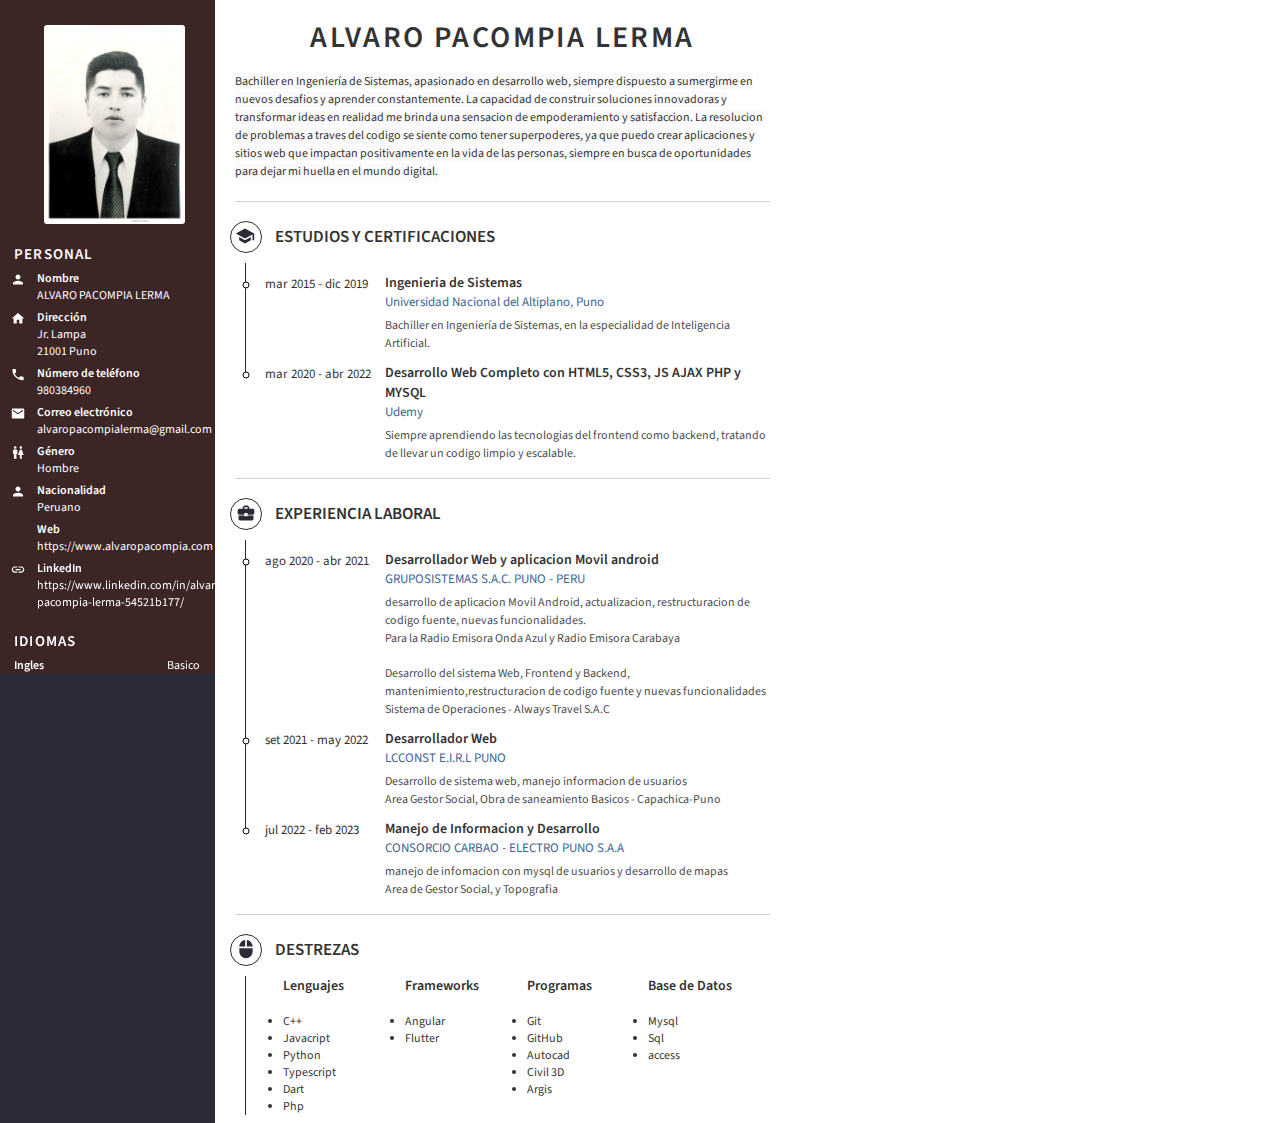
==== index (4).html @ d9d2781a "curriculum vitae" ====
<!DOCTYPE html>
<html lang="es">
    <head>
    <meta charset="UTF-8">
    <meta http-equiv="X-UA-Compatible" content="IE=edge">
    <meta name="viewport" content="width=device-width, initial-scale=1.0">
    <title>cv-Alvaro PL</title>
    <meta http-equiv="Content-Type" content="text/html; charset=utf-8">
    <meta name="format-detection" content="telephone=no">
    <meta http-equiv="Cache-Control" content="no-cache">
    <meta http-equiv="Pragma" content="no-cache">
    <meta http-equiv="Expires" content="0">


    <!-- fonts -->
    <link href="https://fonts.googleapis.com/css?family=Source+Sans+Pro:400,600,700" rel="stylesheet">
    <!-- ./fonts -->


    <!-- css -->
    <style type="text/css">
        * {
            -webkit-font-smoothing: antialiased;
            -moz-osx-font-smoothing: grayscale;
            box-sizing: border-box;
        }

        html {
            height: 100%;
        }

        body {
            width: 21cm;
            height: 100%;
            min-height: 29.7cm;
            position: relative;
            margin: 0;
            padding: 0 0;
            color: #333333;
            line-height: 22px;
            font: 12px "Source Sans Pro", Arial;
            font-style: normal;
        }

        h1 {
            letter-spacing: 0.08em;
            text-transform: uppercase;            
            font-style: normal;
            font-size: 30px;
            margin: 0;
            padding: 16px 0 24px 0;
            font-weight: 600;
        }
        h1 span {
            position: relative;
            font-style: normal;
            display: inline;
            margin-right: 3px;
            padding: 0;
        }

        h2 {
            text-transform: uppercase;            
            font-size: 17px;
            font-weight: 600;
            margin: 0;
            padding: 0;
        }

        h3 {
            font-size: 14px;
            font-weight: 600;
            margin: 0;
            padding: 0;
        }

        p {
            color: #4c4c4c;
            line-height: 18px;
            font-weight: 400;
            margin: 0;
            padding: 0;
        }

        hr {
            border: none;
            height: 1px;
            width: 100%;
            padding: 0;
            margin: 0;
            background: #d2d2d2;
        }

        .sections {
            left: 235px;
            position: relative;
            width: 535px;
        }

        .section {
            position: relative;
            width: 100%;
            padding: 0;
        }
        .section p {
            display: block;
            font-style: normal;
        }
        .section:last-child {
            border: none;
        }
        .section.section--summary {
            top: -10px;
            margin-bottom: 10px;
        }

        .section--title {
            display: inline-block;
            position: relative;
            width: 100%;
            z-index: 99;
            margin: 0 0 0 0;
            font-weight: 600;
            background: #fff;
            padding: 19px 0 10px 10px;
            border-top: 1px solid #d2d2d2;
            page-break-inside: avoid;
        }
        .section--title span {
            display: inline-block;
            margin-right: 2px;
        }

        .section--title-icon {
            position: relative;
            top: 0px;
            display: inline-block;
            height: 32px;
            width: 32px;
            margin-left: -15px;
            margin-right: 10px;
            border-radius: 50%;
            border: 1px solid #2b2b38;
        }
        .section--title-icon svg {
            position: relative;
            top: 3px;
            left: 4px;
            height: 20px;
            width: 20px;
            fill: #2b2b38;
        }
        .section--title-icon.education svg {
            top: 4px;
            left: 4px;
        }
        .section--title-icon.course svg {
            top: 5px;
            left: 5px;
        }
        .section--title-icon.work svg {
            top: 4px;
            left: 5px;
        }
        .section--title-icon.internships svg {
            top: 4px;
            left: 5px;
        }
        .section--title-icon.certificate svg {
            top: 4px;
            left: 5px;
        }
        .section--title-icon.single-textarea svg {
            top: 4px;
            left: 5px;
        }
        .section--title-icon.extra-curricular svg {
            top: 4px;
            left: 5px;
        }
        .section--title-icon.characteristic svg {
            top: 4px;
            left: 5px;
        }
        .section--title-icon.skill svg {
            top: 4px;
            left: 5px;
        }
        .section--title-icon.hobby svg {
            top: 5px;
            left: 5px;
        }
        .section--title-icon.language svg {
            top: 5px;
            left: 5px;
        }
        .section--title-icon.reference svg {
            top: 5px;
            left: 5px;
        }

        .section--time-line-overlay {
            position: absolute;
            top: 0;
            left: 10px;
            height: 100%;
            width: 1px;
            background: #2b2b38;
        }

        .section--time-line {
            position: absolute;
            top: 0;
            left: 0;
            height: 100%;
            width: 1px;
            background: #2b2b38;
        }

        .section--time-line-hide-overlay {
            display: none;
            position: absolute;
            left: -5px;
            top: 25px;
            width: 10px;
            height: 100%;
            background: #fff;
            z-index: 9;
        }

        .section.references .section--time-line-dot {
            top: 15px;
        }
        .section.references .section--date {
            top: 10px;
        }
        .section.references .section--time-line-hide-overlay {
            height: 95%;
        }

        .section--item:last-child {
            background: #fff;
            padding-bottom: 15px;
        }
        .section--item:last-child .section--time-line {
            height: 30px;
        }
        .section--item:last-child .section--time-line-hide-overlay {
            display: inline;
        }

        .section:last-child .section--item:last-child {
            padding-bottom: 0;
        }
        /*.section:last-child .section--item:last-child .section--heading-group {
            padding-bottom: 0;
        }*/

        .section--time-line-dot {
            position: absolute;
            left: -3px;
            top: 18px;
            height: 12px;
            width: 10px;
            z-index: 999;
            /* fill: red; */
            /* height: 9px;
            width: 9px; */
            /* border-radius: 50%; */
            /* background: #fff; */
            /* border: 1px solid #2b2b38; */
            /* border: 0.1em solid #2b2b38; */
        }

        .section--heading-group {
            display: block;
            margin: 0;
            padding: 0 0 6px 0;
            page-break-inside: avoid !important;
        }

        .section--list {
            display: block;
            list-style: none;
            padding: 0 0 0 10px;
            margin: 0;
        }
        .section--list.skills {
            margin-bottom: 20px;
        }
        .section--list.no-indent .section--item {
            padding-left: 20px;
        }

        .section--item {
            display: block;
            position: relative;
            list-style: none;
            padding: 0 0 0 140px;            margin: 0;
        }
        .section--item.skills {
            display: inline-block;
            padding-top: 5px;
            padding-bottom: 0px;
            width: 100%;
            margin: 0;
            padding-left: 25px;
            border-left: 1px solid #2b2b38;
        }
        .section--item.skills h3 {
            font-size: 13px;
        }
        .section--item.skills:last-child {
            padding-bottom: 0;
        }

        .skills--label {
            display: inline-block;
            width: 175px;
            margin: 0 0 0 -5px;
        }

        .skills--stars {
            display: inline-block;
            position: relative;
            top: 4px;
        }
        .skills--stars svg {
            fill: #b1b1b1;
        }
        .skills--stars svg.active {
            fill: #2b2b38;
        }

        .section--date {
            position: absolute;
            left: 20px;
            top: 12px;
         width: 120px;            font-size: 13px;
            padding: 0;
            margin: 0;
        }

        .section--heading {
            display: block;
            padding: 10px 0 0 0;
            margin: 0;
        }

        .section--sub-heading {
            display: block;
            padding: 0;
            margin: 0;
            color: #a43d46;
            font-size: 13px;
        }

        .section--content {
            display: block;
            padding: 0;
            margin: 0;
        }
        .section--content p {
            display: block;
        }
        .section--content ul, .section--content ol {
            page-break-inside: auto;
            white-space: normal;
            font-weight: 400;
            list-style-position: outside;
            color: #4c4c4c;
            margin: 0;
            padding: 0 0 0 16px;
        }
        .section--content ul li, .section--content ol li {
            line-height: 18px;
        }
        .section--content ul li {
            list-style-type: disc;
        }
        .section--content ol {
            padding-left: 14px;
        }

        .section--content-single-textarea {
            padding-bottom: 10px;
        }

        .sidebar--bg {
            position: fixed;
            top: 0;
            left: 0;
            width: 215px;
            background: #2b2b38;
            height: 1200px;
            overflow-x: hidden;
            overflow-y: hidden;
        }

        .sidebar {
            left: 0;
            position: fixed;
            z-index: 1;
            color: #fff;
            padding: 25px 0 0 14px;
            width: 215px;
            height: auto;
        }

        .sidebar--data {
            display: block;
        }

        .sidebar--title {
            display: inline-block;
            font-size: 15px;
            font-style: normal;
            position: relative;
            width: 88%;
            padding: 20px 0 5px 0;
            margin: 0 0 0 0;
            page-break-inside: avoid;
            letter-spacing: 0.08em;
                    }
        .sidebar--title span {
            display: inline-block;
            width: 100%;
            margin: 0;
            padding: 0;
            font-weight: 600;
            font-style: normal;
            padding-right: 2px;
            z-index: 1;
            /* background: #607d8b; */
        }
        .sidebar--title span:last-child {
            padding-right: 10px;
        }
        .sidebar--title hr {
            position: absolute;
            left: 0;
            bottom: 18px;
            border: none;
            height: 1px;
            width: calc(100% - 10px);
            background: #fff;
        }

        .sidebar--title svg {
            position: relative;
            top: 4px;
            margin-right: 4px;
        }

        .sidebar--label {
            font-weight: 600;
        }

        .sidebar--list {
            display: block;
            list-style: none;
            margin: 0;
            padding: 0;
        }

        .sidebar--item {
            display: block;
            list-style: none;
            position: relative;
            font-size: 12px;
            margin: 0;
            padding: 0 5px 5px 0;
        }
        .sidebar--item.sidebar--item-personal {
            padding: 0 5px 5px 23px;
        }
        .sidebar--item.sidebar--item-interest {
            padding-left: 12px;
            padding-bottom: 0;
        }
        .sidebar--item:last-child {
            padding-bottom: 0;
        }

        .sidebar--icon-square {
            display: inline-block;
            height: 5px;
            width: 5px;
            position: absolute;
            top: 9px;
            margin: 0 5px 0 0;
            background: #fff;
            left: 0;
        }

        .sidebar--item-icon {
            top: 2px;
            left: -8px;
            position: absolute;
            fill: #fff;
            height: 15px;
        }

        .sidebar--item-text {
            line-height: 21px;
        }

        .sidebar--item-align-right {
            float: right;
            margin-right: 10px;
        }

        /*** START --- UPDATE COLOR ***/
        .c--434a54 .sidebar--bg,
        .c--434a54 .sidebar--title span {
            background: #434a54 !important;
        }

        .c--434a54 .section--sub-heading {
            color: #757575;
        }

        .c--434a54 .skills--stars svg {
            fill: #434a54 !important;
        }

        .c--434a54 .skills--stars svg:not(.active) {
            fill: #b4b7bb !important;
        }

        .c--da4453 .sidebar--bg,
        .c--da4453 .sidebar--title span {
            background: #da4453 !important;
        }

        .c--da4453 .section--sub-heading {
            color: #a43d46;
        }

        .c--da4453 .skills--stars svg {
            fill: #da4453 !important;
        }

        .c--da4453 .skills--stars svg:not(.active) {
            fill: #f0b4ba !important;
        }

        .c--3f6592 .sidebar--bg,
        .c--3f6592 .sidebar--title span {
            /* background: #3f6592 !important; */
        }

        .c--3f6592 .section--sub-heading {
            color: #3f6592;
        }

        .c--3f6592 .skills--stars svg {
            fill: #3f6592 !important;
        }

        .c--3f6592 .skills--stars svg:not(.active) {
            fill: #b2c2d4 !important;
        }

        .c--f1b230 .sidebar--bg,
        .c--f1b230 .sidebar--title span {
            background: #f1b230 !important;
        }

        .c--f1b230 .section--sub-heading {
            color: #986c14;
        }

        .c--f1b230 .skills--stars svg {
            fill: #f1b230 !important;
        }

        .c--f1b230 .skills--stars svg:not(.active) {
            fill: #f9e0b0 !important;
        }

        .c--37bc9b .sidebar--bg,
        .c--37bc9b .sidebar--title span {
            background: #37bc9b !important;
        }

        .c--37bc9b .section--sub-heading {
            color: #187d64;
        }

        .c--37bc9b .skills--stars svg {
            fill: #37bc9b !important;
        }

        .c--37bc9b .skills--stars svg:not(.active) {
            fill: #b0e4d7 !important;
        }
        /*** END --- UPDATE COLOR ***/

        html[lang=tr] body {
            font-family: "Helvetica";
        }
        html[lang=tr] .section--date {
            font-size: 12px;
            width: 130px;
        }
        html[lang=tr] .sidebar--item {
            line-height: 18px;
        }
        .foto{
            width: 100%;
            height: 100%;
            display: flex;
            justify-content: center;
            align-items: center;
          /* margin-right: 10px; */
        }
        img{
            width: 70%;
            /* height: 80%; */
            border-radius:3px ;
        }

        /*strong { white-space: nowrap; }*/

</style>

</head>
<body class="c--3f6592" style="overflow-x: hidden !important;">

<div class="sidebar--bg"></div>

<aside class="sidebar" style="background-color: #3b2525;">

    <div class="foto">
        <img src="foto.jpg" alt="foto-cv">
    </div>

    <div class="sidebar--data" >
        <h2 class="sidebar--title"  >
            <span >Personal</span>

        </h2>

        <ul class="sidebar--list">
            <li class="sidebar--item sidebar--item-personal">
                <svg class="sidebar--item-icon" fill="#000000" height="24" viewBox="0 0 24 24" width="24" xmlns="http://www.w3.org/2000/svg">
                    <path d="M12 12c2.21 0 4-1.79 4-4s-1.79-4-4-4-4 1.79-4 4 1.79 4 4 4zm0 2c-2.67 0-8 1.34-8 4v2h16v-2c0-2.66-5.33-4-8-4z"></path>
                    <path d="M0 0h24v24H0z" fill="none"></path>
                </svg>
                <span class="sidebar--label">Nombre</span><br>
                                    ALVARO PACOMPIA LERMA
                            </li>

                            <li class="sidebar--item sidebar--item-personal">
                    <svg class="sidebar--item-icon" fill="#000000" height="24" viewBox="0 0 24 24" width="24" xmlns="http://www.w3.org/2000/svg">
                        <path d="M10 20v-6h4v6h5v-8h3L12 3 2 12h3v8z"></path>
                        <path d="M0 0h24v24H0z" fill="none"></path>
                    </svg>
                    <span class="sidebar--label">Dirección</span><br>
                    Jr. Lampa                  <br>
                                            21001 Puno
                                    </li>
            

                            <li class="sidebar--item sidebar--item-personal">
                    <svg class="sidebar--item-icon" fill="#000000" height="24" viewBox="0 0 24 24" width="24" xmlns="http://www.w3.org/2000/svg">
                        <path d="M0 0h24v24H0z" fill="none"></path>
                        <path d="M6.62 10.79c1.44 2.83 3.76 5.14 6.59 6.59l2.2-2.2c.27-.27.67-.36 1.02-.24 1.12.37 2.33.57 3.57.57.55 0 1 .45 1 1V20c0 .55-.45 1-1 1-9.39 0-17-7.61-17-17 0-.55.45-1 1-1h3.5c.55 0 1 .45 1 1 0 1.25.2 2.45.57 3.57.11.35.03.74-.25 1.02l-2.2 2.2z"></path>
                    </svg>
                    <span class="sidebar--label">Número de teléfono</span><br>
                    980384960
                </li>
            


            <li class="sidebar--item sidebar--item-personal">
                <svg class="sidebar--item-icon" fill="#000000" height="24" viewBox="0 0 24 24" width="24" xmlns="http://www.w3.org/2000/svg">
                    <path d="M20 4H4c-1.1 0-1.99.9-1.99 2L2 18c0 1.1.9 2 2 2h16c1.1 0 2-.9 2-2V6c0-1.1-.9-2-2-2zm0 4l-8 5-8-5V6l8 5 8-5v2z"></path>
                    <path d="M0 0h24v24H0z" fill="none"></path>
                </svg>
                <span class="sidebar--label">Correo electrónico</span><br>
                alvaropacompialerma@gmail.com
            </li>

            
            
                            <li class="sidebar--item sidebar--item-personal">
                    <svg class="sidebar--item-icon" fill="#000000" height="24" viewBox="0 0 24 24" width="24" xmlns="http://www.w3.org/2000/svg">
                        <path d="M0 0h24v24H0V0z" fill="none"></path>
                        <path d="M5.5 22v-7.5H4V9c0-1.1.9-2 2-2h3c1.1 0 2 .9 2 2v5.5H9.5V22h-4zM18 22v-6h3l-2.54-7.63C18.18 7.55 17.42 7 16.56 7h-.12c-.86 0-1.63.55-1.9 1.37L12 16h3v6h3zM7.5 6c1.11 0 2-.89 2-2s-.89-2-2-2-2 .89-2 2 .89 2 2 2zm9 0c1.11 0 2-.89 2-2s-.89-2-2-2-2 .89-2 2 .89 2 2 2z"></path>
                    </svg>
                    <span class="sidebar--label">Género</span><br>
                                            Hombre
                                    </li>
            
                            <li class="sidebar--item sidebar--item-personal">
                    <svg class="sidebar--item-icon" fill="#000000" height="24" viewBox="0 0 24 24" width="24" xmlns="http://www.w3.org/2000/svg">
                        <path d="M12 12c2.21 0 4-1.79 4-4s-1.79-4-4-4-4 1.79-4 4 1.79 4 4 4zm0 2c-2.67 0-8 1.34-8 4v2h16v-2c0-2.66-5.33-4-8-4z"></path>
                        <path d="M0 0h24v24H0z" fill="none"></path>
                    </svg>
                    <span class="sidebar--label">Nacionalidad</span><br>
                    Peruano
                </li>
            
            
                <li class="sidebar--item sidebar--item-personal">
                    
                    
                    <span class="sidebar--label">Web</span><br>
                    https://www.alvaropacompia.com
                </li>
            
            
                            <li class="sidebar--item sidebar--item-personal">
                    <svg class="sidebar--item-icon" fill="#000000" height="24" viewBox="0 0 24 24" width="24" xmlns="http://www.w3.org/2000/svg">
                        <path d="M0 0h24v24H0z" fill="none"></path>
                        <path d="M3.9 12c0-1.71 1.39-3.1 3.1-3.1h4V7H7c-2.76 0-5 2.24-5 5s2.24 5 5 5h4v-1.9H7c-1.71 0-3.1-1.39-3.1-3.1zM8 13h8v-2H8v2zm9-6h-4v1.9h4c1.71 0 3.1 1.39 3.1 3.1s-1.39 3.1-3.1 3.1h-4V17h4c2.76 0 5-2.24 5-5s-2.24-5-5-5z"></path>
                    </svg>
                    <span class="sidebar--label">LinkedIn</span><br>
                    https://www.linkedin.com/in/alvaro-pacompia-lerma-54521b177/
                </li>
            
        </ul>

    </div>

    

        


    

        


    

        


    

        
            

        


    

        
                            <div class="sidebar--data">
                    <h2 class="sidebar--title">
                        <span>Idiomas</span>
                    </h2>

                    <ul class="sidebar--list">
                     <li class="sidebar--item">
                        <span class="sidebar--label">Ingles</span>
                        <span class="sidebar--item-align-right"> Basico   </span>
                     </li>
                                                                      
                            
                            
                </ul>

                </div>
            
 
</aside>

<section class="sections">

    <div class="section--name" style="text-align: center;">
        <h1>ALVARO PACOMPIA LERMA</h1>
    </div>

    

        
            <div class="section">


                
                    <div class="section section--summary">
                        <div class="section--content">
                            <p><span style="color: rgb(51, 51, 51); background-color: rgb(250, 250, 250); text-align: center;" >
                                Bachiller en Ingeniería de Sistemas, apasionado en desarrollo web, siempre dispuesto a sumergirme en nuevos desafios y aprender constantemente. La capacidad de construir soluciones innovadoras y transformar ideas en realidad me brinda una sensacion de empoderamiento y satisfaccion. La resolucion de problemas a traves del codigo se siente como tener superpoderes, ya que puedo crear aplicaciones y sitios web que impactan positivamente en la vida de las personas, siempre en busca de oportunidades para dejar mi huella en el mundo digital.  </span></p>
                        </div>
                    </div>

                     </div>

                    <div class="section">
                    <div class="section--title">
                        <h2>
                            <i class="section--title-icon education">
                                <svg height="24" viewBox="0 0 24 24" width="24" xmlns="http://www.w3.org/2000/svg">
                                    <path d="M0 0h24v24H0z" fill="none"></path>
                                    <path d="M5 13.18v4L12 21l7-3.82v-4L12 17l-7-3.82zM12 3L1 9l11 6 9-4.91V17h2V9L12 3z"></path>
                                </svg>
                            </i>

                            Estudios y certificaciones

                        </h2>
                    </div>

                    <div class="section--time-line-overlay"></div>

                    <ol class="section--list">

                        
                            <li class="section--item">
                                <div class="section--time-line">
                                    <svg class="section--time-line-dot">
                                        <circle cx="4" cy="4" r="3" stroke="black" stroke-width="1" fill="white"></circle>
                                    </svg>
                                </div>
                                <div class="section--time-line-hide-overlay"></div>
                                <div class="section--heading-group">
                                    <div class="section--date">
                                        mar 2015 - dic 2019
                                    </div>
                                    <div class="section--heading">
                                        <h3>Ingenieria de Sistemas</h3>
                                    </div>
                                    <div class="section--sub-heading">
                                        Universidad Nacional del Altiplano, Puno                                    </div>
                                </div>
                                                                    <div class="section--content">
                                        <p>Bachiller en Ingeniería de Sistemas, en la especialidad de Inteligencia Artificial.</p>
                                    </div>
                                                            </li>

                        
                            <li class="section--item">
                                <div class="section--time-line">
                                    <svg class="section--time-line-dot">
                                        <circle cx="4" cy="4" r="3" stroke="black" stroke-width="1" fill="white"></circle>
                                    </svg>
                                </div>
                                <div class="section--time-line-hide-overlay"></div>
                                <div class="section--heading-group">
                                    <div class="section--date">
                                        mar 2020 - abr 2022
                                    </div>
                                    <div class="section--heading">
                                        <h3>Desarrollo Web Completo  con HTML5, CSS3, JS AJAX PHP y MYSQL</h3>
                                    </div>
                                    <div class="section--sub-heading">
                                        Udemy                                    </div>
                                </div>
                                <div class="section--content">
                                 <p>Siempre aprendiendo las tecnologias del frontend como backend, tratando de llevar un codigo limpio y escalable.</p>
                                    </div>
                                                            </li>

                                            </ol>
                </div>
            


        


    

        
            
                <div class="section">

                    <div class="section--title">
                        <h2>
                            <i class="section--title-icon work">
                                <svg fill="#000000" height="24" viewBox="0 0 24 24" width="24" xmlns="http://www.w3.org/2000/svg">
                                    <path d="M0 0h24v24H0zm10 5h4v2h-4zm0 0h4v2h-4z" fill="none"></path>
                                    <path d="M10 16v-1H3.01L3 19c0 1.11.89 2 2 2h14c1.11 0 2-.89 2-2v-4h-7v1h-4zm10-9h-4.01V5l-2-2h-4l-2 2v2H4c-1.1 0-2 .9-2 2v3c0 1.11.89 2 2 2h6v-2h4v2h6c1.1 0 2-.9 2-2V9c0-1.1-.9-2-2-2zm-6 0h-4V5h4v2z"></path>
                                </svg>
                            </i>

                            Experiencia laboral

                        </h2>
                    </div>

                    <div class="section--time-line-overlay"></div>

                    <ol class="section--list">
                                                    <li class="section--item">
                                <div class="section--time-line">
                                    <svg class="section--time-line-dot">
                                        <circle cx="4" cy="4" r="3" stroke="black" stroke-width="1" fill="white"></circle>
                                    </svg>
                                </div>
                                <div class="section--time-line-hide-overlay"></div>
                                <div class="section--heading-group">
                                    <div class="section--date">ago 2020 - abr 2021</div>
                                    <div class="section--heading">
                                        <h3>Desarrollador Web y aplicacion Movil android</h3>
                                    </div>
                                    <div class="section--sub-heading">
                                       GRUPOSISTEMAS S.A.C. PUNO - PERU                                    </div>
                                </div>
                                    <div class="section--content">
                                        <p>desarrollo de aplicacion Movil Android, actualizacion, restructuracion de codigo fuente, nuevas funcionalidades. </p>
                                        <p>Para la Radio Emisora Onda Azul y Radio Emisora Carabaya</p>
                                        <br>
                                        <p>Desarrollo del sistema Web, Frontend y Backend, mantenimiento,restructuracion de codigo fuente y nuevas funcionalidades   </p>
                                        <p>Sistema de Operaciones - Always Travel S.A.C </p>
                                    </div>
                                </li>
                                <li class="section--item">
                                <div class="section--time-line">
                                    <svg class="section--time-line-dot">
                                        <circle cx="4" cy="4" r="3" stroke="black" stroke-width="1" fill="white"></circle>
                                    </svg>
                                </div>
                                <div class="section--time-line-hide-overlay"></div>
                                <div class="section--heading-group">
                                    <div class="section--date">set 2021 - may 2022</div>
                                    <div class="section--heading">
                                        <h3>Desarrollador Web</h3>
                                    </div>
                                    <div class="section--sub-heading">
                                        LCCONST E.I.R.L PUNO              
                                    </div>
                                </div>
                                    <div class="section--content">
                                        <p>Desarrollo de sistema web, manejo informacion  de usuarios</p><p> Area Gestor Social, Obra de saneamiento Basicos - Capachica-Puno</p>
                                    </div>
                                                            </li>
                                                    <li class="section--item">
                                <div class="section--time-line">
                                    <svg class="section--time-line-dot">
                                        <circle cx="4" cy="4" r="3" stroke="black" stroke-width="1" fill="white"></circle>
                                    </svg>
                                </div>
                                <div class="section--time-line-hide-overlay"></div>
                                <div class="section--heading-group">
                                    <div class="section--date">jul 2022 - feb 2023</div>
                                    <div class="section--heading">
                                        <h3>Manejo de Informacion y Desarrollo</h3>
                                    </div>
                                    <div class="section--sub-heading">
                                       CONSORCIO CARBAO - ELECTRO PUNO S.A.A                            </div>
                                </div>
                                        <div class="section--content">
                                        <p>manejo de infomacion con mysql de usuarios y desarrollo de mapas </p>
                                        <P>Area de Gestor Social, y Topografia</P>
                                    </div>
                                </li>
                             </ol>
                </div>
            

        


    

        
            
                <div class="section">

                    <div class="section--title">
                        <h2>
                            <i class="section--title-icon skill">
                                <svg fill="#000000" height="24" viewBox="0 0 24 24" width="24" xmlns="http://www.w3.org/2000/svg">
                                    <path d="M0 0h24v24H0z" fill="none"></path>
                                    <path d="M13 1.07V9h7c0-4.08-3.05-7.44-7-7.93zM4 15c0 4.42 3.58 8 8 8s8-3.58 8-8v-4H4v4zm7-13.93C7.05 1.56 4 4.92 4 9h7V1.07z"></path>
                                </svg>
                            </i>

                            Destrezas
                        </h2>
                    </div>
                    <style>
                        .destresas{
                        
                            display: grid;
                            grid-template-columns: repeat(4,1fr);
                            justify-content: center;
                            margin-left: 3rem;
                            
                        }
                    </style>
                    <div class="section--time-line-overlay"></div>
                    <div class="destresas">
                        <div class="leng">
                            <h3>Lenguajes</h3>
                        
                            <br>
                            <li>C++</li>
                            <li>Javacript</li>
                            <li>Python</h3>
                            <li>Typescript</li>
                            <li>Dart</li>
                            <li>Php</li>
                            
                        </div>
                        <div class="fre">
                            <h3>Frameworks</h3>
                            <br>
                            <li>Angular</li>
                            <li>Flutter</li>
                        </div>
                        <div class="fre">
                            <h3>Programas</h3>
                            <br>
                            <li>Git</li>
                            <li>GitHub</li>
                            <li>Autocad</li>
                            <li>Civil 3D</li>
                            <li>Argis</li>
                            
                        


                        </div>
                        <div class="fre">
                            <h3>Base de Datos</h3>
                            <br>
                            <li>Mysql</li>
                            <li>Sql</li>
                            <li>access</li>
                            
                        


                        </div>

                    </div>
                    
                </div>
</section>


</body></html>


</html>
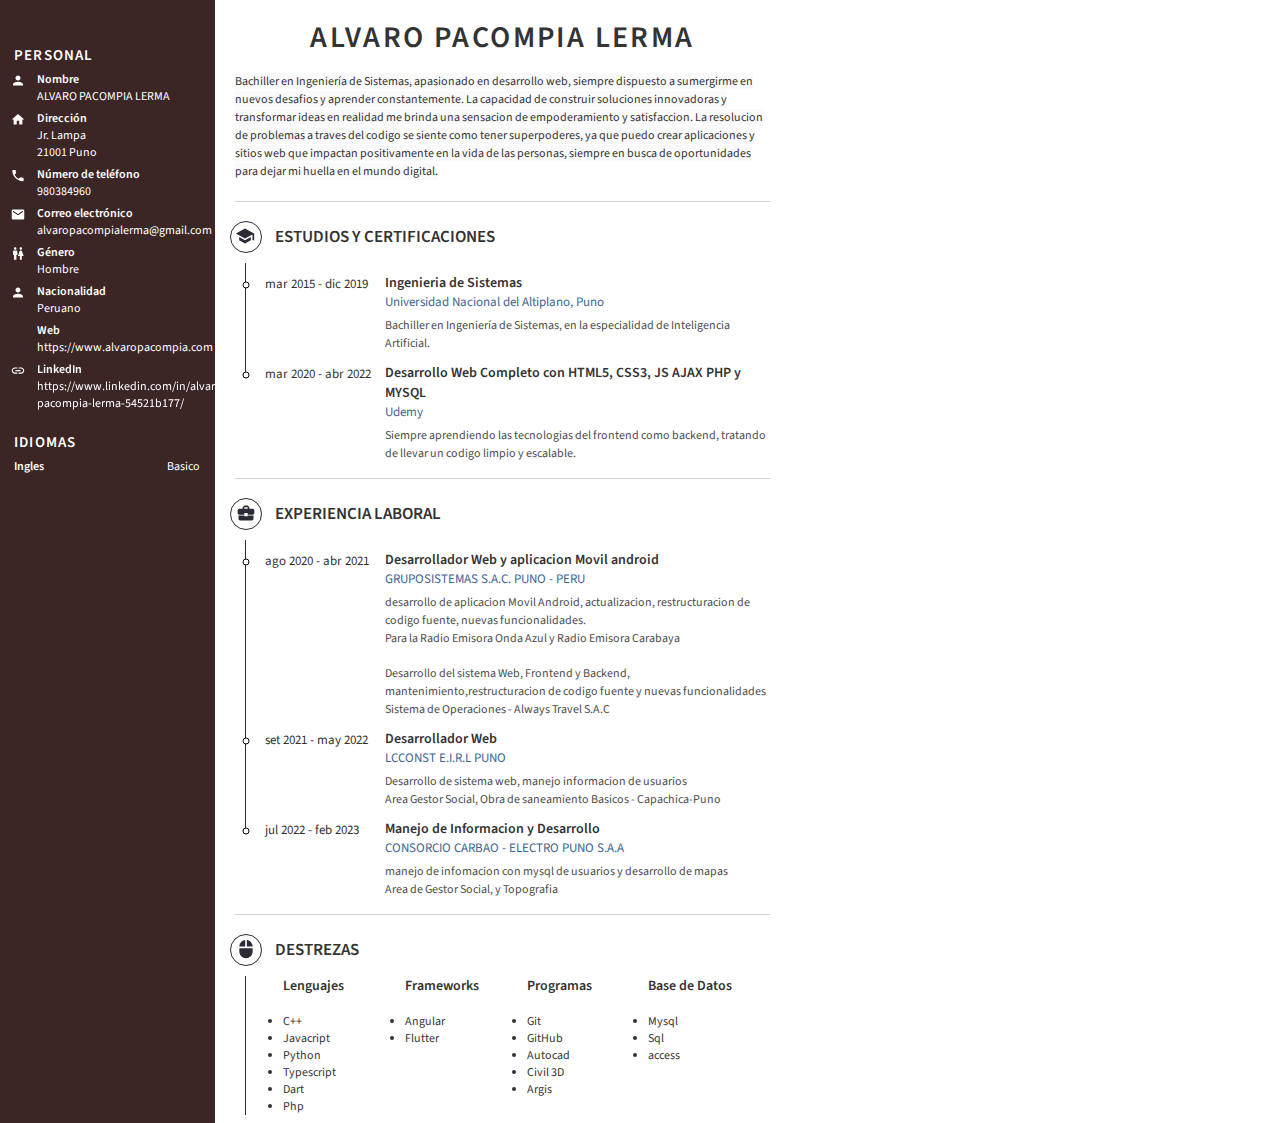
==== commit aff397f9: "Merge pull request #1 from kleysonklaus/feature_fix_format_code" ====
--- a/index (4).html
+++ b/index (4).html
@@ -1,6 +1,7 @@
 <!DOCTYPE html>
 <html lang="es">
-    <head>
+
+<head>
     <meta charset="UTF-8">
     <meta http-equiv="X-UA-Compatible" content="IE=edge">
     <meta name="viewport" content="width=device-width, initial-scale=1.0">
@@ -44,13 +45,14 @@
 
         h1 {
             letter-spacing: 0.08em;
-            text-transform: uppercase;            
+            text-transform: uppercase;
             font-style: normal;
             font-size: 30px;
             margin: 0;
             padding: 16px 0 24px 0;
             font-weight: 600;
         }
+
         h1 span {
             position: relative;
             font-style: normal;
@@ -60,7 +62,7 @@
         }
 
         h2 {
-            text-transform: uppercase;            
+            text-transform: uppercase;
             font-size: 17px;
             font-weight: 600;
             margin: 0;
@@ -102,13 +104,16 @@
             width: 100%;
             padding: 0;
         }
+
         .section p {
             display: block;
             font-style: normal;
         }
+
         .section:last-child {
             border: none;
         }
+
         .section.section--summary {
             top: -10px;
             margin-bottom: 10px;
@@ -126,6 +131,7 @@
             border-top: 1px solid #d2d2d2;
             page-break-inside: avoid;
         }
+
         .section--title span {
             display: inline-block;
             margin-right: 2px;
@@ -142,6 +148,7 @@
             border-radius: 50%;
             border: 1px solid #2b2b38;
         }
+
         .section--title-icon svg {
             position: relative;
             top: 3px;
@@ -150,50 +157,62 @@
             width: 20px;
             fill: #2b2b38;
         }
+
         .section--title-icon.education svg {
             top: 4px;
             left: 4px;
         }
+
         .section--title-icon.course svg {
             top: 5px;
             left: 5px;
         }
+
         .section--title-icon.work svg {
             top: 4px;
             left: 5px;
         }
+
         .section--title-icon.internships svg {
             top: 4px;
             left: 5px;
         }
+
         .section--title-icon.certificate svg {
             top: 4px;
             left: 5px;
         }
+
         .section--title-icon.single-textarea svg {
             top: 4px;
             left: 5px;
         }
+
         .section--title-icon.extra-curricular svg {
             top: 4px;
             left: 5px;
         }
+
         .section--title-icon.characteristic svg {
             top: 4px;
             left: 5px;
         }
+
         .section--title-icon.skill svg {
             top: 4px;
             left: 5px;
         }
+
         .section--title-icon.hobby svg {
             top: 5px;
             left: 5px;
         }
+
         .section--title-icon.language svg {
             top: 5px;
             left: 5px;
         }
+
         .section--title-icon.reference svg {
             top: 5px;
             left: 5px;
@@ -231,9 +250,11 @@
         .section.references .section--time-line-dot {
             top: 15px;
         }
+
         .section.references .section--date {
             top: 10px;
         }
+
         .section.references .section--time-line-hide-overlay {
             height: 95%;
         }
@@ -242,9 +263,11 @@
             background: #fff;
             padding-bottom: 15px;
         }
+
         .section--item:last-child .section--time-line {
             height: 30px;
         }
+
         .section--item:last-child .section--time-line-hide-overlay {
             display: inline;
         }
@@ -252,6 +275,7 @@
         .section:last-child .section--item:last-child {
             padding-bottom: 0;
         }
+
         /*.section:last-child .section--item:last-child .section--heading-group {
             padding-bottom: 0;
         }*/
@@ -285,9 +309,11 @@
             padding: 0 0 0 10px;
             margin: 0;
         }
+
         .section--list.skills {
             margin-bottom: 20px;
         }
+
         .section--list.no-indent .section--item {
             padding-left: 20px;
         }
@@ -296,8 +322,10 @@
             display: block;
             position: relative;
             list-style: none;
-            padding: 0 0 0 140px;            margin: 0;
-        }
+            padding: 0 0 0 140px;
+            margin: 0;
+        }
+
         .section--item.skills {
             display: inline-block;
             padding-top: 5px;
@@ -307,9 +335,11 @@
             padding-left: 25px;
             border-left: 1px solid #2b2b38;
         }
+
         .section--item.skills h3 {
             font-size: 13px;
         }
+
         .section--item.skills:last-child {
             padding-bottom: 0;
         }
@@ -325,9 +355,11 @@
             position: relative;
             top: 4px;
         }
+
         .skills--stars svg {
             fill: #b1b1b1;
         }
+
         .skills--stars svg.active {
             fill: #2b2b38;
         }
@@ -336,7 +368,8 @@
             position: absolute;
             left: 20px;
             top: 12px;
-         width: 120px;            font-size: 13px;
+            width: 120px;
+            font-size: 13px;
             padding: 0;
             margin: 0;
         }
@@ -360,10 +393,13 @@
             padding: 0;
             margin: 0;
         }
+
         .section--content p {
             display: block;
         }
-        .section--content ul, .section--content ol {
+
+        .section--content ul,
+        .section--content ol {
             page-break-inside: auto;
             white-space: normal;
             font-weight: 400;
@@ -372,12 +408,16 @@
             margin: 0;
             padding: 0 0 0 16px;
         }
-        .section--content ul li, .section--content ol li {
+
+        .section--content ul li,
+        .section--content ol li {
             line-height: 18px;
         }
+
         .section--content ul li {
             list-style-type: disc;
         }
+
         .section--content ol {
             padding-left: 14px;
         }
@@ -421,7 +461,8 @@
             margin: 0 0 0 0;
             page-break-inside: avoid;
             letter-spacing: 0.08em;
-                    }
+        }
+
         .sidebar--title span {
             display: inline-block;
             width: 100%;
@@ -433,9 +474,11 @@
             z-index: 1;
             /* background: #607d8b; */
         }
+
         .sidebar--title span:last-child {
             padding-right: 10px;
         }
+
         .sidebar--title hr {
             position: absolute;
             left: 0;
@@ -471,13 +514,16 @@
             margin: 0;
             padding: 0 5px 5px 0;
         }
+
         .sidebar--item.sidebar--item-personal {
             padding: 0 5px 5px 23px;
         }
+
         .sidebar--item.sidebar--item-interest {
             padding-left: 12px;
             padding-bottom: 0;
         }
+
         .sidebar--item:last-child {
             padding-bottom: 0;
         }
@@ -547,7 +593,8 @@
 
         .c--3f6592 .sidebar--bg,
         .c--3f6592 .sidebar--title span {
-            /* background: #3f6592 !important; */
+            background: #3b2525 !important;
+            /* style="background-color: #3b2525;" */
         }
 
         .c--3f6592 .section--sub-heading {
@@ -595,450 +642,493 @@
         .c--37bc9b .skills--stars svg:not(.active) {
             fill: #b0e4d7 !important;
         }
+
         /*** END --- UPDATE COLOR ***/
 
         html[lang=tr] body {
             font-family: "Helvetica";
         }
+
         html[lang=tr] .section--date {
             font-size: 12px;
             width: 130px;
         }
+
         html[lang=tr] .sidebar--item {
             line-height: 18px;
         }
-        .foto{
+
+        .foto {
             width: 100%;
             height: 100%;
             display: flex;
             justify-content: center;
             align-items: center;
-          /* margin-right: 10px; */
-        }
-        img{
+            /* margin-right: 10px; */
+        }
+
+        img {
             width: 70%;
             /* height: 80%; */
-            border-radius:3px ;
+            border-radius: 3px;
         }
 
         /*strong { white-space: nowrap; }*/
-
-</style>
+    </style>
 
 </head>
-<body class="c--3f6592" style="overflow-x: hidden !important;">
-
-<div class="sidebar--bg"></div>
-
-<aside class="sidebar" style="background-color: #3b2525;">
-
-    <div class="foto">
+
+<body class="c--3f6592" style="overflow: hidden !important;">
+
+    <div class="sidebar--bg"></div>
+
+    <aside class="sidebar" style="background-color: #3b2525;">
+
+        <!-- <div class="foto">
         <img src="foto.jpg" alt="foto-cv">
-    </div>
-
-    <div class="sidebar--data" >
-        <h2 class="sidebar--title"  >
-            <span >Personal</span>
-
-        </h2>
-
-        <ul class="sidebar--list">
-            <li class="sidebar--item sidebar--item-personal">
-                <svg class="sidebar--item-icon" fill="#000000" height="24" viewBox="0 0 24 24" width="24" xmlns="http://www.w3.org/2000/svg">
-                    <path d="M12 12c2.21 0 4-1.79 4-4s-1.79-4-4-4-4 1.79-4 4 1.79 4 4 4zm0 2c-2.67 0-8 1.34-8 4v2h16v-2c0-2.66-5.33-4-8-4z"></path>
-                    <path d="M0 0h24v24H0z" fill="none"></path>
-                </svg>
-                <span class="sidebar--label">Nombre</span><br>
-                                    ALVARO PACOMPIA LERMA
-                            </li>
-
-                            <li class="sidebar--item sidebar--item-personal">
-                    <svg class="sidebar--item-icon" fill="#000000" height="24" viewBox="0 0 24 24" width="24" xmlns="http://www.w3.org/2000/svg">
+    </div> -->
+
+        <div class="sidebar--data">
+            <h2 class="sidebar--title">
+                <span>Personal</span>
+
+            </h2>
+
+            <ul class="sidebar--list">
+                <li class="sidebar--item sidebar--item-personal">
+                    <svg class="sidebar--item-icon" fill="#000000" height="24" viewBox="0 0 24 24" width="24"
+                        xmlns="http://www.w3.org/2000/svg">
+                        <path
+                            d="M12 12c2.21 0 4-1.79 4-4s-1.79-4-4-4-4 1.79-4 4 1.79 4 4 4zm0 2c-2.67 0-8 1.34-8 4v2h16v-2c0-2.66-5.33-4-8-4z">
+                        </path>
+                        <path d="M0 0h24v24H0z" fill="none"></path>
+                    </svg>
+                    <span class="sidebar--label">Nombre</span><br>
+                    ALVARO PACOMPIA LERMA
+                </li>
+
+                <li class="sidebar--item sidebar--item-personal">
+                    <svg class="sidebar--item-icon" fill="#000000" height="24" viewBox="0 0 24 24" width="24"
+                        xmlns="http://www.w3.org/2000/svg">
                         <path d="M10 20v-6h4v6h5v-8h3L12 3 2 12h3v8z"></path>
                         <path d="M0 0h24v24H0z" fill="none"></path>
                     </svg>
                     <span class="sidebar--label">Dirección</span><br>
-                    Jr. Lampa                  <br>
-                                            21001 Puno
-                                    </li>
-            
-
-                            <li class="sidebar--item sidebar--item-personal">
-                    <svg class="sidebar--item-icon" fill="#000000" height="24" viewBox="0 0 24 24" width="24" xmlns="http://www.w3.org/2000/svg">
+                    Jr. Lampa <br>
+                    21001 Puno
+                </li>
+
+
+                <li class="sidebar--item sidebar--item-personal">
+                    <svg class="sidebar--item-icon" fill="#000000" height="24" viewBox="0 0 24 24" width="24"
+                        xmlns="http://www.w3.org/2000/svg">
                         <path d="M0 0h24v24H0z" fill="none"></path>
-                        <path d="M6.62 10.79c1.44 2.83 3.76 5.14 6.59 6.59l2.2-2.2c.27-.27.67-.36 1.02-.24 1.12.37 2.33.57 3.57.57.55 0 1 .45 1 1V20c0 .55-.45 1-1 1-9.39 0-17-7.61-17-17 0-.55.45-1 1-1h3.5c.55 0 1 .45 1 1 0 1.25.2 2.45.57 3.57.11.35.03.74-.25 1.02l-2.2 2.2z"></path>
+                        <path
+                            d="M6.62 10.79c1.44 2.83 3.76 5.14 6.59 6.59l2.2-2.2c.27-.27.67-.36 1.02-.24 1.12.37 2.33.57 3.57.57.55 0 1 .45 1 1V20c0 .55-.45 1-1 1-9.39 0-17-7.61-17-17 0-.55.45-1 1-1h3.5c.55 0 1 .45 1 1 0 1.25.2 2.45.57 3.57.11.35.03.74-.25 1.02l-2.2 2.2z">
+                        </path>
                     </svg>
                     <span class="sidebar--label">Número de teléfono</span><br>
                     980384960
                 </li>
-            
-
-
-            <li class="sidebar--item sidebar--item-personal">
-                <svg class="sidebar--item-icon" fill="#000000" height="24" viewBox="0 0 24 24" width="24" xmlns="http://www.w3.org/2000/svg">
-                    <path d="M20 4H4c-1.1 0-1.99.9-1.99 2L2 18c0 1.1.9 2 2 2h16c1.1 0 2-.9 2-2V6c0-1.1-.9-2-2-2zm0 4l-8 5-8-5V6l8 5 8-5v2z"></path>
-                    <path d="M0 0h24v24H0z" fill="none"></path>
-                </svg>
-                <span class="sidebar--label">Correo electrónico</span><br>
-                alvaropacompialerma@gmail.com
-            </li>
-
-            
-            
-                            <li class="sidebar--item sidebar--item-personal">
-                    <svg class="sidebar--item-icon" fill="#000000" height="24" viewBox="0 0 24 24" width="24" xmlns="http://www.w3.org/2000/svg">
+
+
+
+                <li class="sidebar--item sidebar--item-personal">
+                    <svg class="sidebar--item-icon" fill="#000000" height="24" viewBox="0 0 24 24" width="24"
+                        xmlns="http://www.w3.org/2000/svg">
+                        <path
+                            d="M20 4H4c-1.1 0-1.99.9-1.99 2L2 18c0 1.1.9 2 2 2h16c1.1 0 2-.9 2-2V6c0-1.1-.9-2-2-2zm0 4l-8 5-8-5V6l8 5 8-5v2z">
+                        </path>
+                        <path d="M0 0h24v24H0z" fill="none"></path>
+                    </svg>
+                    <span class="sidebar--label">Correo electrónico</span><br>
+                    alvaropacompialerma@gmail.com
+                </li>
+
+
+
+                <li class="sidebar--item sidebar--item-personal">
+                    <svg class="sidebar--item-icon" fill="#000000" height="24" viewBox="0 0 24 24" width="24"
+                        xmlns="http://www.w3.org/2000/svg">
                         <path d="M0 0h24v24H0V0z" fill="none"></path>
-                        <path d="M5.5 22v-7.5H4V9c0-1.1.9-2 2-2h3c1.1 0 2 .9 2 2v5.5H9.5V22h-4zM18 22v-6h3l-2.54-7.63C18.18 7.55 17.42 7 16.56 7h-.12c-.86 0-1.63.55-1.9 1.37L12 16h3v6h3zM7.5 6c1.11 0 2-.89 2-2s-.89-2-2-2-2 .89-2 2 .89 2 2 2zm9 0c1.11 0 2-.89 2-2s-.89-2-2-2-2 .89-2 2 .89 2 2 2z"></path>
+                        <path
+                            d="M5.5 22v-7.5H4V9c0-1.1.9-2 2-2h3c1.1 0 2 .9 2 2v5.5H9.5V22h-4zM18 22v-6h3l-2.54-7.63C18.18 7.55 17.42 7 16.56 7h-.12c-.86 0-1.63.55-1.9 1.37L12 16h3v6h3zM7.5 6c1.11 0 2-.89 2-2s-.89-2-2-2-2 .89-2 2 .89 2 2 2zm9 0c1.11 0 2-.89 2-2s-.89-2-2-2-2 .89-2 2 .89 2 2 2z">
+                        </path>
                     </svg>
                     <span class="sidebar--label">Género</span><br>
-                                            Hombre
-                                    </li>
-            
-                            <li class="sidebar--item sidebar--item-personal">
-                    <svg class="sidebar--item-icon" fill="#000000" height="24" viewBox="0 0 24 24" width="24" xmlns="http://www.w3.org/2000/svg">
-                        <path d="M12 12c2.21 0 4-1.79 4-4s-1.79-4-4-4-4 1.79-4 4 1.79 4 4 4zm0 2c-2.67 0-8 1.34-8 4v2h16v-2c0-2.66-5.33-4-8-4z"></path>
+                    Hombre
+                </li>
+
+                <li class="sidebar--item sidebar--item-personal">
+                    <svg class="sidebar--item-icon" fill="#000000" height="24" viewBox="0 0 24 24" width="24"
+                        xmlns="http://www.w3.org/2000/svg">
+                        <path
+                            d="M12 12c2.21 0 4-1.79 4-4s-1.79-4-4-4-4 1.79-4 4 1.79 4 4 4zm0 2c-2.67 0-8 1.34-8 4v2h16v-2c0-2.66-5.33-4-8-4z">
+                        </path>
                         <path d="M0 0h24v24H0z" fill="none"></path>
                     </svg>
                     <span class="sidebar--label">Nacionalidad</span><br>
                     Peruano
                 </li>
-            
-            
+
+
                 <li class="sidebar--item sidebar--item-personal">
-                    
-                    
+
+
                     <span class="sidebar--label">Web</span><br>
                     https://www.alvaropacompia.com
                 </li>
-            
-            
-                            <li class="sidebar--item sidebar--item-personal">
-                    <svg class="sidebar--item-icon" fill="#000000" height="24" viewBox="0 0 24 24" width="24" xmlns="http://www.w3.org/2000/svg">
+
+
+                <li class="sidebar--item sidebar--item-personal">
+                    <svg class="sidebar--item-icon" fill="#000000" height="24" viewBox="0 0 24 24" width="24"
+                        xmlns="http://www.w3.org/2000/svg">
                         <path d="M0 0h24v24H0z" fill="none"></path>
-                        <path d="M3.9 12c0-1.71 1.39-3.1 3.1-3.1h4V7H7c-2.76 0-5 2.24-5 5s2.24 5 5 5h4v-1.9H7c-1.71 0-3.1-1.39-3.1-3.1zM8 13h8v-2H8v2zm9-6h-4v1.9h4c1.71 0 3.1 1.39 3.1 3.1s-1.39 3.1-3.1 3.1h-4V17h4c2.76 0 5-2.24 5-5s-2.24-5-5-5z"></path>
+                        <path
+                            d="M3.9 12c0-1.71 1.39-3.1 3.1-3.1h4V7H7c-2.76 0-5 2.24-5 5s2.24 5 5 5h4v-1.9H7c-1.71 0-3.1-1.39-3.1-3.1zM8 13h8v-2H8v2zm9-6h-4v1.9h4c1.71 0 3.1 1.39 3.1 3.1s-1.39 3.1-3.1 3.1h-4V17h4c2.76 0 5-2.24 5-5s-2.24-5-5-5z">
+                        </path>
                     </svg>
                     <span class="sidebar--label">LinkedIn</span><br>
                     https://www.linkedin.com/in/alvaro-pacompia-lerma-54521b177/
                 </li>
-            
-        </ul>
-
-    </div>
-
-    
-
-        
-
-
-    
-
-        
-
-
-    
-
-        
-
-
-    
-
-        
-            
-
-        
-
-
-    
-
-        
-                            <div class="sidebar--data">
-                    <h2 class="sidebar--title">
-                        <span>Idiomas</span>
-                    </h2>
-
-                    <ul class="sidebar--list">
-                     <li class="sidebar--item">
-                        <span class="sidebar--label">Ingles</span>
-                        <span class="sidebar--item-align-right"> Basico   </span>
-                     </li>
-                                                                      
-                            
-                            
-                </ul>
-
+
+            </ul>
+
+        </div>
+
+
+
+
+
+
+
+
+
+
+
+
+
+
+
+
+
+
+
+
+
+
+
+
+
+
+
+        <div class="sidebar--data">
+            <h2 class="sidebar--title">
+                <span>Idiomas</span>
+            </h2>
+
+            <ul class="sidebar--list">
+                <li class="sidebar--item">
+                    <span class="sidebar--label">Ingles</span>
+                    <span class="sidebar--item-align-right"> Basico </span>
+                </li>
+
+
+
+            </ul>
+
+        </div>
+
+
+    </aside>
+
+    <section class="sections">
+
+        <div class="section--name" style="text-align: center;">
+            <h1>ALVARO PACOMPIA LERMA</h1>
+        </div>
+
+
+
+
+        <div class="section">
+
+
+
+            <div class="section section--summary">
+                <div class="section--content">
+                    <p><span style="color: rgb(51, 51, 51); background-color: rgb(250, 250, 250); text-align: center;">
+                            Bachiller en Ingeniería de Sistemas, apasionado en desarrollo web, siempre dispuesto a
+                            sumergirme en nuevos desafios y aprender constantemente. La capacidad de construir
+                            soluciones innovadoras y transformar ideas en realidad me brinda una sensacion de
+                            empoderamiento y satisfaccion. La resolucion de problemas a traves del codigo se siente como
+                            tener superpoderes, ya que puedo crear aplicaciones y sitios web que impactan positivamente
+                            en la vida de las personas, siempre en busca de oportunidades para dejar mi huella en el
+                            mundo digital. </span></p>
                 </div>
-            
- 
-</aside>
-
-<section class="sections">
-
-    <div class="section--name" style="text-align: center;">
-        <h1>ALVARO PACOMPIA LERMA</h1>
-    </div>
-
-    
-
-        
-            <div class="section">
-
-
-                
-                    <div class="section section--summary">
-                        <div class="section--content">
-                            <p><span style="color: rgb(51, 51, 51); background-color: rgb(250, 250, 250); text-align: center;" >
-                                Bachiller en Ingeniería de Sistemas, apasionado en desarrollo web, siempre dispuesto a sumergirme en nuevos desafios y aprender constantemente. La capacidad de construir soluciones innovadoras y transformar ideas en realidad me brinda una sensacion de empoderamiento y satisfaccion. La resolucion de problemas a traves del codigo se siente como tener superpoderes, ya que puedo crear aplicaciones y sitios web que impactan positivamente en la vida de las personas, siempre en busca de oportunidades para dejar mi huella en el mundo digital.  </span></p>
+            </div>
+
+        </div>
+
+        <div class="section">
+            <div class="section--title">
+                <h2>
+                    <i class="section--title-icon education">
+                        <svg height="24" viewBox="0 0 24 24" width="24" xmlns="http://www.w3.org/2000/svg">
+                            <path d="M0 0h24v24H0z" fill="none"></path>
+                            <path d="M5 13.18v4L12 21l7-3.82v-4L12 17l-7-3.82zM12 3L1 9l11 6 9-4.91V17h2V9L12 3z">
+                            </path>
+                        </svg>
+                    </i>
+
+                    Estudios y certificaciones
+
+                </h2>
+            </div>
+
+            <div class="section--time-line-overlay"></div>
+
+            <ol class="section--list">
+
+
+                <li class="section--item">
+                    <div class="section--time-line">
+                        <svg class="section--time-line-dot">
+                            <circle cx="4" cy="4" r="3" stroke="black" stroke-width="1" fill="white"></circle>
+                        </svg>
+                    </div>
+                    <div class="section--time-line-hide-overlay"></div>
+                    <div class="section--heading-group">
+                        <div class="section--date">
+                            mar 2015 - dic 2019
                         </div>
-                    </div>
-
-                     </div>
-
-                    <div class="section">
-                    <div class="section--title">
-                        <h2>
-                            <i class="section--title-icon education">
-                                <svg height="24" viewBox="0 0 24 24" width="24" xmlns="http://www.w3.org/2000/svg">
-                                    <path d="M0 0h24v24H0z" fill="none"></path>
-                                    <path d="M5 13.18v4L12 21l7-3.82v-4L12 17l-7-3.82zM12 3L1 9l11 6 9-4.91V17h2V9L12 3z"></path>
-                                </svg>
-                            </i>
-
-                            Estudios y certificaciones
-
-                        </h2>
-                    </div>
-
-                    <div class="section--time-line-overlay"></div>
-
-                    <ol class="section--list">
-
-                        
-                            <li class="section--item">
-                                <div class="section--time-line">
-                                    <svg class="section--time-line-dot">
-                                        <circle cx="4" cy="4" r="3" stroke="black" stroke-width="1" fill="white"></circle>
-                                    </svg>
-                                </div>
-                                <div class="section--time-line-hide-overlay"></div>
-                                <div class="section--heading-group">
-                                    <div class="section--date">
-                                        mar 2015 - dic 2019
-                                    </div>
-                                    <div class="section--heading">
-                                        <h3>Ingenieria de Sistemas</h3>
-                                    </div>
-                                    <div class="section--sub-heading">
-                                        Universidad Nacional del Altiplano, Puno                                    </div>
-                                </div>
-                                                                    <div class="section--content">
-                                        <p>Bachiller en Ingeniería de Sistemas, en la especialidad de Inteligencia Artificial.</p>
-                                    </div>
-                                                            </li>
-
-                        
-                            <li class="section--item">
-                                <div class="section--time-line">
-                                    <svg class="section--time-line-dot">
-                                        <circle cx="4" cy="4" r="3" stroke="black" stroke-width="1" fill="white"></circle>
-                                    </svg>
-                                </div>
-                                <div class="section--time-line-hide-overlay"></div>
-                                <div class="section--heading-group">
-                                    <div class="section--date">
-                                        mar 2020 - abr 2022
-                                    </div>
-                                    <div class="section--heading">
-                                        <h3>Desarrollo Web Completo  con HTML5, CSS3, JS AJAX PHP y MYSQL</h3>
-                                    </div>
-                                    <div class="section--sub-heading">
-                                        Udemy                                    </div>
-                                </div>
-                                <div class="section--content">
-                                 <p>Siempre aprendiendo las tecnologias del frontend como backend, tratando de llevar un codigo limpio y escalable.</p>
-                                    </div>
-                                                            </li>
-
-                                            </ol>
+                        <div class="section--heading">
+                            <h3>Ingenieria de Sistemas</h3>
+                        </div>
+                        <div class="section--sub-heading">
+                            Universidad Nacional del Altiplano, Puno </div>
+                    </div>
+                    <div class="section--content">
+                        <p>Bachiller en Ingeniería de Sistemas, en la especialidad de Inteligencia Artificial.</p>
+                    </div>
+                </li>
+
+
+                <li class="section--item">
+                    <div class="section--time-line">
+                        <svg class="section--time-line-dot">
+                            <circle cx="4" cy="4" r="3" stroke="black" stroke-width="1" fill="white"></circle>
+                        </svg>
+                    </div>
+                    <div class="section--time-line-hide-overlay"></div>
+                    <div class="section--heading-group">
+                        <div class="section--date">
+                            mar 2020 - abr 2022
+                        </div>
+                        <div class="section--heading">
+                            <h3>Desarrollo Web Completo con HTML5, CSS3, JS AJAX PHP y MYSQL</h3>
+                        </div>
+                        <div class="section--sub-heading">
+                            Udemy </div>
+                    </div>
+                    <div class="section--content">
+                        <p>Siempre aprendiendo las tecnologias del frontend como backend, tratando de llevar un codigo
+                            limpio y escalable.</p>
+                    </div>
+                </li>
+
+            </ol>
+        </div>
+
+
+
+
+
+
+
+
+
+
+        <div class="section">
+
+            <div class="section--title">
+                <h2>
+                    <i class="section--title-icon work">
+                        <svg fill="#000000" height="24" viewBox="0 0 24 24" width="24"
+                            xmlns="http://www.w3.org/2000/svg">
+                            <path d="M0 0h24v24H0zm10 5h4v2h-4zm0 0h4v2h-4z" fill="none"></path>
+                            <path
+                                d="M10 16v-1H3.01L3 19c0 1.11.89 2 2 2h14c1.11 0 2-.89 2-2v-4h-7v1h-4zm10-9h-4.01V5l-2-2h-4l-2 2v2H4c-1.1 0-2 .9-2 2v3c0 1.11.89 2 2 2h6v-2h4v2h6c1.1 0 2-.9 2-2V9c0-1.1-.9-2-2-2zm-6 0h-4V5h4v2z">
+                            </path>
+                        </svg>
+                    </i>
+
+                    Experiencia laboral
+
+                </h2>
+            </div>
+
+            <div class="section--time-line-overlay"></div>
+
+            <ol class="section--list">
+                <li class="section--item">
+                    <div class="section--time-line">
+                        <svg class="section--time-line-dot">
+                            <circle cx="4" cy="4" r="3" stroke="black" stroke-width="1" fill="white"></circle>
+                        </svg>
+                    </div>
+                    <div class="section--time-line-hide-overlay"></div>
+                    <div class="section--heading-group">
+                        <div class="section--date">ago 2020 - abr 2021</div>
+                        <div class="section--heading">
+                            <h3>Desarrollador Web y aplicacion Movil android</h3>
+                        </div>
+                        <div class="section--sub-heading">
+                            GRUPOSISTEMAS S.A.C. PUNO - PERU </div>
+                    </div>
+                    <div class="section--content">
+                        <p>desarrollo de aplicacion Movil Android, actualizacion, restructuracion de codigo fuente,
+                            nuevas funcionalidades. </p>
+                        <p>Para la Radio Emisora Onda Azul y Radio Emisora Carabaya</p>
+                        <br>
+                        <p>Desarrollo del sistema Web, Frontend y Backend, mantenimiento,restructuracion de codigo
+                            fuente y nuevas funcionalidades </p>
+                        <p>Sistema de Operaciones - Always Travel S.A.C </p>
+                    </div>
+                </li>
+                <li class="section--item">
+                    <div class="section--time-line">
+                        <svg class="section--time-line-dot">
+                            <circle cx="4" cy="4" r="3" stroke="black" stroke-width="1" fill="white"></circle>
+                        </svg>
+                    </div>
+                    <div class="section--time-line-hide-overlay"></div>
+                    <div class="section--heading-group">
+                        <div class="section--date">set 2021 - may 2022</div>
+                        <div class="section--heading">
+                            <h3>Desarrollador Web</h3>
+                        </div>
+                        <div class="section--sub-heading">
+                            LCCONST E.I.R.L PUNO
+                        </div>
+                    </div>
+                    <div class="section--content">
+                        <p>Desarrollo de sistema web, manejo informacion de usuarios</p>
+                        <p> Area Gestor Social, Obra de saneamiento Basicos - Capachica-Puno</p>
+                    </div>
+                </li>
+                <li class="section--item">
+                    <div class="section--time-line">
+                        <svg class="section--time-line-dot">
+                            <circle cx="4" cy="4" r="3" stroke="black" stroke-width="1" fill="white"></circle>
+                        </svg>
+                    </div>
+                    <div class="section--time-line-hide-overlay"></div>
+                    <div class="section--heading-group">
+                        <div class="section--date">jul 2022 - feb 2023</div>
+                        <div class="section--heading">
+                            <h3>Manejo de Informacion y Desarrollo</h3>
+                        </div>
+                        <div class="section--sub-heading">
+                            CONSORCIO CARBAO - ELECTRO PUNO S.A.A </div>
+                    </div>
+                    <div class="section--content">
+                        <p>manejo de infomacion con mysql de usuarios y desarrollo de mapas </p>
+                        <P>Area de Gestor Social, y Topografia</P>
+                    </div>
+                </li>
+            </ol>
+        </div>
+
+
+
+
+
+
+
+
+
+        <div class="section">
+
+            <div class="section--title">
+                <h2>
+                    <i class="section--title-icon skill">
+                        <svg fill="#000000" height="24" viewBox="0 0 24 24" width="24"
+                            xmlns="http://www.w3.org/2000/svg">
+                            <path d="M0 0h24v24H0z" fill="none"></path>
+                            <path
+                                d="M13 1.07V9h7c0-4.08-3.05-7.44-7-7.93zM4 15c0 4.42 3.58 8 8 8s8-3.58 8-8v-4H4v4zm7-13.93C7.05 1.56 4 4.92 4 9h7V1.07z">
+                            </path>
+                        </svg>
+                    </i>
+
+                    Destrezas
+                </h2>
+            </div>
+            <style>
+                .destresas {
+
+                    display: grid;
+                    grid-template-columns: repeat(4, 1fr);
+                    justify-content: center;
+                    margin-left: 3rem;
+
+                }
+            </style>
+            <div class="section--time-line-overlay"></div>
+            <div class="destresas">
+                <div class="leng">
+                    <h3>Lenguajes</h3>
+
+                    <br>
+                    <li>C++</li>
+                    <li>Javacript</li>
+                    <li>Python</h3>
+                    <li>Typescript</li>
+                    <li>Dart</li>
+                    <li>Php</li>
+
                 </div>
-            
-
-
-        
-
-
-    
-
-        
-            
-                <div class="section">
-
-                    <div class="section--title">
-                        <h2>
-                            <i class="section--title-icon work">
-                                <svg fill="#000000" height="24" viewBox="0 0 24 24" width="24" xmlns="http://www.w3.org/2000/svg">
-                                    <path d="M0 0h24v24H0zm10 5h4v2h-4zm0 0h4v2h-4z" fill="none"></path>
-                                    <path d="M10 16v-1H3.01L3 19c0 1.11.89 2 2 2h14c1.11 0 2-.89 2-2v-4h-7v1h-4zm10-9h-4.01V5l-2-2h-4l-2 2v2H4c-1.1 0-2 .9-2 2v3c0 1.11.89 2 2 2h6v-2h4v2h6c1.1 0 2-.9 2-2V9c0-1.1-.9-2-2-2zm-6 0h-4V5h4v2z"></path>
-                                </svg>
-                            </i>
-
-                            Experiencia laboral
-
-                        </h2>
-                    </div>
-
-                    <div class="section--time-line-overlay"></div>
-
-                    <ol class="section--list">
-                                                    <li class="section--item">
-                                <div class="section--time-line">
-                                    <svg class="section--time-line-dot">
-                                        <circle cx="4" cy="4" r="3" stroke="black" stroke-width="1" fill="white"></circle>
-                                    </svg>
-                                </div>
-                                <div class="section--time-line-hide-overlay"></div>
-                                <div class="section--heading-group">
-                                    <div class="section--date">ago 2020 - abr 2021</div>
-                                    <div class="section--heading">
-                                        <h3>Desarrollador Web y aplicacion Movil android</h3>
-                                    </div>
-                                    <div class="section--sub-heading">
-                                       GRUPOSISTEMAS S.A.C. PUNO - PERU                                    </div>
-                                </div>
-                                    <div class="section--content">
-                                        <p>desarrollo de aplicacion Movil Android, actualizacion, restructuracion de codigo fuente, nuevas funcionalidades. </p>
-                                        <p>Para la Radio Emisora Onda Azul y Radio Emisora Carabaya</p>
-                                        <br>
-                                        <p>Desarrollo del sistema Web, Frontend y Backend, mantenimiento,restructuracion de codigo fuente y nuevas funcionalidades   </p>
-                                        <p>Sistema de Operaciones - Always Travel S.A.C </p>
-                                    </div>
-                                </li>
-                                <li class="section--item">
-                                <div class="section--time-line">
-                                    <svg class="section--time-line-dot">
-                                        <circle cx="4" cy="4" r="3" stroke="black" stroke-width="1" fill="white"></circle>
-                                    </svg>
-                                </div>
-                                <div class="section--time-line-hide-overlay"></div>
-                                <div class="section--heading-group">
-                                    <div class="section--date">set 2021 - may 2022</div>
-                                    <div class="section--heading">
-                                        <h3>Desarrollador Web</h3>
-                                    </div>
-                                    <div class="section--sub-heading">
-                                        LCCONST E.I.R.L PUNO              
-                                    </div>
-                                </div>
-                                    <div class="section--content">
-                                        <p>Desarrollo de sistema web, manejo informacion  de usuarios</p><p> Area Gestor Social, Obra de saneamiento Basicos - Capachica-Puno</p>
-                                    </div>
-                                                            </li>
-                                                    <li class="section--item">
-                                <div class="section--time-line">
-                                    <svg class="section--time-line-dot">
-                                        <circle cx="4" cy="4" r="3" stroke="black" stroke-width="1" fill="white"></circle>
-                                    </svg>
-                                </div>
-                                <div class="section--time-line-hide-overlay"></div>
-                                <div class="section--heading-group">
-                                    <div class="section--date">jul 2022 - feb 2023</div>
-                                    <div class="section--heading">
-                                        <h3>Manejo de Informacion y Desarrollo</h3>
-                                    </div>
-                                    <div class="section--sub-heading">
-                                       CONSORCIO CARBAO - ELECTRO PUNO S.A.A                            </div>
-                                </div>
-                                        <div class="section--content">
-                                        <p>manejo de infomacion con mysql de usuarios y desarrollo de mapas </p>
-                                        <P>Area de Gestor Social, y Topografia</P>
-                                    </div>
-                                </li>
-                             </ol>
+                <div class="fre">
+                    <h3>Frameworks</h3>
+                    <br>
+                    <li>Angular</li>
+                    <li>Flutter</li>
                 </div>
-            
-
-        
-
-
-    
-
-        
-            
-                <div class="section">
-
-                    <div class="section--title">
-                        <h2>
-                            <i class="section--title-icon skill">
-                                <svg fill="#000000" height="24" viewBox="0 0 24 24" width="24" xmlns="http://www.w3.org/2000/svg">
-                                    <path d="M0 0h24v24H0z" fill="none"></path>
-                                    <path d="M13 1.07V9h7c0-4.08-3.05-7.44-7-7.93zM4 15c0 4.42 3.58 8 8 8s8-3.58 8-8v-4H4v4zm7-13.93C7.05 1.56 4 4.92 4 9h7V1.07z"></path>
-                                </svg>
-                            </i>
-
-                            Destrezas
-                        </h2>
-                    </div>
-                    <style>
-                        .destresas{
-                        
-                            display: grid;
-                            grid-template-columns: repeat(4,1fr);
-                            justify-content: center;
-                            margin-left: 3rem;
-                            
-                        }
-                    </style>
-                    <div class="section--time-line-overlay"></div>
-                    <div class="destresas">
-                        <div class="leng">
-                            <h3>Lenguajes</h3>
-                        
-                            <br>
-                            <li>C++</li>
-                            <li>Javacript</li>
-                            <li>Python</h3>
-                            <li>Typescript</li>
-                            <li>Dart</li>
-                            <li>Php</li>
-                            
-                        </div>
-                        <div class="fre">
-                            <h3>Frameworks</h3>
-                            <br>
-                            <li>Angular</li>
-                            <li>Flutter</li>
-                        </div>
-                        <div class="fre">
-                            <h3>Programas</h3>
-                            <br>
-                            <li>Git</li>
-                            <li>GitHub</li>
-                            <li>Autocad</li>
-                            <li>Civil 3D</li>
-                            <li>Argis</li>
-                            
-                        
-
-
-                        </div>
-                        <div class="fre">
-                            <h3>Base de Datos</h3>
-                            <br>
-                            <li>Mysql</li>
-                            <li>Sql</li>
-                            <li>access</li>
-                            
-                        
-
-
-                        </div>
-
-                    </div>
-                    
+                <div class="fre">
+                    <h3>Programas</h3>
+                    <br>
+                    <li>Git</li>
+                    <li>GitHub</li>
+                    <li>Autocad</li>
+                    <li>Civil 3D</li>
+                    <li>Argis</li>
+
+
+
+
                 </div>
-</section>
-
-
-</body></html>
-
+                <div class="fre">
+                    <h3>Base de Datos</h3>
+                    <br>
+                    <li>Mysql</li>
+                    <li>Sql</li>
+                    <li>access</li>
+
+
+
+
+                </div>
+
+            </div>
+
+        </div>
+    </section>
+
+
+</body>
 
 </html>
+
+
+</html>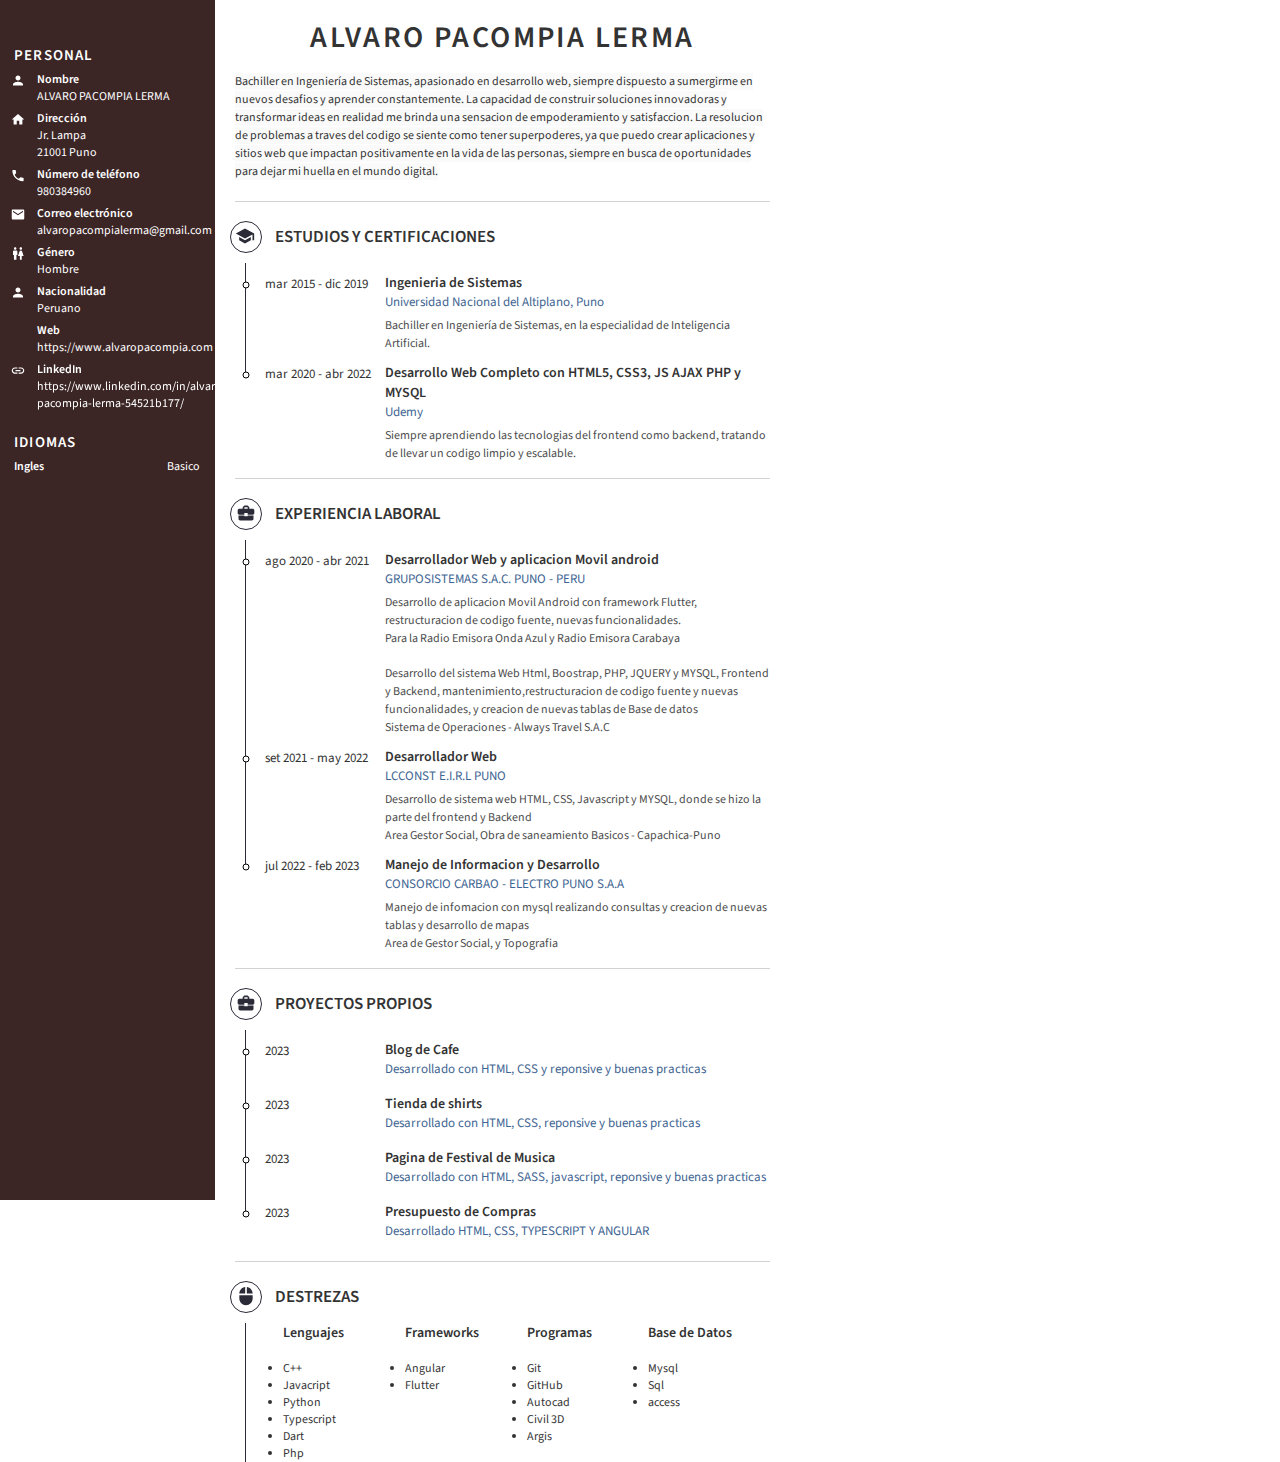
==== commit f6143e10: "v2" ====
--- a/index (4).html
+++ b/index (4).html
@@ -678,16 +678,19 @@
 
 </head>
 
-<body class="c--3f6592" style="overflow: hidden !important;">
+<body class="c--3f6592" style="overflow:x hidden !important;">
 
     <div class="sidebar--bg"></div>
 
     <aside class="sidebar" style="background-color: #3b2525;">
 
-        <!-- <div class="foto">
-        <img src="foto.jpg" alt="foto-cv">
-    </div> -->
-
+        <div class="foto">
+        <!-- <img src="foto.jpg" alt="foto-cv"> -->
+    </div>
+
+
+
+        <!-- hola como estas -->
         <div class="sidebar--data">
             <h2 class="sidebar--title">
                 <span>Personal</span>
@@ -987,12 +990,13 @@
                             GRUPOSISTEMAS S.A.C. PUNO - PERU </div>
                     </div>
                     <div class="section--content">
-                        <p>desarrollo de aplicacion Movil Android, actualizacion, restructuracion de codigo fuente,
+                        <p>Desarrollo de aplicacion Movil Android con framework Flutter, 
+                            restructuracion de codigo fuente,
                             nuevas funcionalidades. </p>
                         <p>Para la Radio Emisora Onda Azul y Radio Emisora Carabaya</p>
                         <br>
-                        <p>Desarrollo del sistema Web, Frontend y Backend, mantenimiento,restructuracion de codigo
-                            fuente y nuevas funcionalidades </p>
+                        <p>Desarrollo del sistema Web Html, Boostrap, PHP, JQUERY y MYSQL, Frontend y Backend, mantenimiento,restructuracion de codigo
+                            fuente y nuevas funcionalidades, y creacion de nuevas tablas de Base de datos </p>
                         <p>Sistema de Operaciones - Always Travel S.A.C </p>
                     </div>
                 </li>
@@ -1013,7 +1017,7 @@
                         </div>
                     </div>
                     <div class="section--content">
-                        <p>Desarrollo de sistema web, manejo informacion de usuarios</p>
+                        <p>Desarrollo de sistema web HTML, CSS, Javascript y MYSQL, donde se hizo la parte del frontend y Backend </p>
                         <p> Area Gestor Social, Obra de saneamiento Basicos - Capachica-Puno</p>
                     </div>
                 </li>
@@ -1033,9 +1037,104 @@
                             CONSORCIO CARBAO - ELECTRO PUNO S.A.A </div>
                     </div>
                     <div class="section--content">
-                        <p>manejo de infomacion con mysql de usuarios y desarrollo de mapas </p>
+                        <p>Manejo de infomacion con mysql realizando consultas y creacion de nuevas tablas y desarrollo de mapas </p>
                         <P>Area de Gestor Social, y Topografia</P>
                     </div>
+                </li>
+            </ol>
+        </div>
+
+        <div class="section">
+
+            <div class="section--title">
+                <h2>
+                    <i class="section--title-icon work">
+                        <svg fill="#000000" height="24" viewBox="0 0 24 24" width="24"
+                            xmlns="http://www.w3.org/2000/svg">
+                            <path d="M0 0h24v24H0zm10 5h4v2h-4zm0 0h4v2h-4z" fill="none"></path>
+                            <path
+                                d="M10 16v-1H3.01L3 19c0 1.11.89 2 2 2h14c1.11 0 2-.89 2-2v-4h-7v1h-4zm10-9h-4.01V5l-2-2h-4l-2 2v2H4c-1.1 0-2 .9-2 2v3c0 1.11.89 2 2 2h6v-2h4v2h6c1.1 0 2-.9 2-2V9c0-1.1-.9-2-2-2zm-6 0h-4V5h4v2z">
+                            </path>
+                        </svg>
+                    </i>
+
+                   PROYECTOS PROPIOS 
+
+                </h2>
+            </div>
+
+            <div class="section--time-line-overlay"></div>
+
+            <ol class="section--list">
+            
+                <li class="section--item">
+                    <div class="section--time-line">
+                        <svg class="section--time-line-dot">
+                            <circle cx="4" cy="4" r="3" stroke="black" stroke-width="1" fill="white"></circle>
+                        </svg>
+                    </div>
+                    <!-- <div class="section--time-line-hide-overlay"></div> -->
+                    <div class="section--heading-group">
+                        <div class="section--date"> 2023</div>
+                        <div class="section--heading">
+                            <h3>Blog de Cafe </h3>
+                        </div>
+                        <div class="section--sub-heading">
+                            Desarrollado con HTML, CSS y reponsive y buenas practicas
+                        </div>
+                    </div>
+                
+                </li>
+                <li class="section--item">
+                    <div class="section--time-line">
+                        <svg class="section--time-line-dot">
+                            <circle cx="4" cy="4" r="3" stroke="black" stroke-width="1" fill="white"></circle>
+                        </svg>
+                    </div>
+                    <div class="section--time-line-hide-overlay"></div>
+                    <div class="section--heading-group">
+                        <div class="section--date"> 2023</div>
+                        <div class="section--heading">
+                            <h3>Tienda de shirts</h3>
+                        </div>
+                        <div class="section--sub-heading">
+                            Desarrollado con HTML, CSS, reponsive y buenas practicas</div>
+                    </div>
+              
+                </li>
+                <li class="section--item">
+                    <div class="section--time-line">
+                        <svg class="section--time-line-dot">
+                            <circle cx="4" cy="4" r="3" stroke="black" stroke-width="1" fill="white"></circle>
+                        </svg>
+                    </div>
+                    <div class="section--time-line-hide-overlay"></div>
+                    <div class="section--heading-group">
+                        <div class="section--date"> 2023</div>
+                        <div class="section--heading">
+                            <h3>Pagina de Festival de Musica</h3>
+                        </div>
+                        <div class="section--sub-heading">
+                            Desarrollado con HTML, SASS, javascript, reponsive y buenas practicas</div>
+                    </div>
+              
+                </li>
+                <li class="section--item">
+                    <div class="section--time-line">
+                        <svg class="section--time-line-dot">
+                            <circle cx="4" cy="4" r="3" stroke="black" stroke-width="1" fill="white"></circle>
+                        </svg>
+                    </div>
+                    <div class="section--time-line-hide-overlay"></div>
+                    <div class="section--heading-group">
+                        <div class="section--date">2023</div>
+                        <div class="section--heading">
+                            <h3>Presupuesto de Compras</h3>
+                        </div>
+                        <div class="section--sub-heading">
+                            Desarrollado HTML, CSS, TYPESCRIPT Y ANGULAR </div>
+                    </div>
+             
                 </li>
             </ol>
         </div>
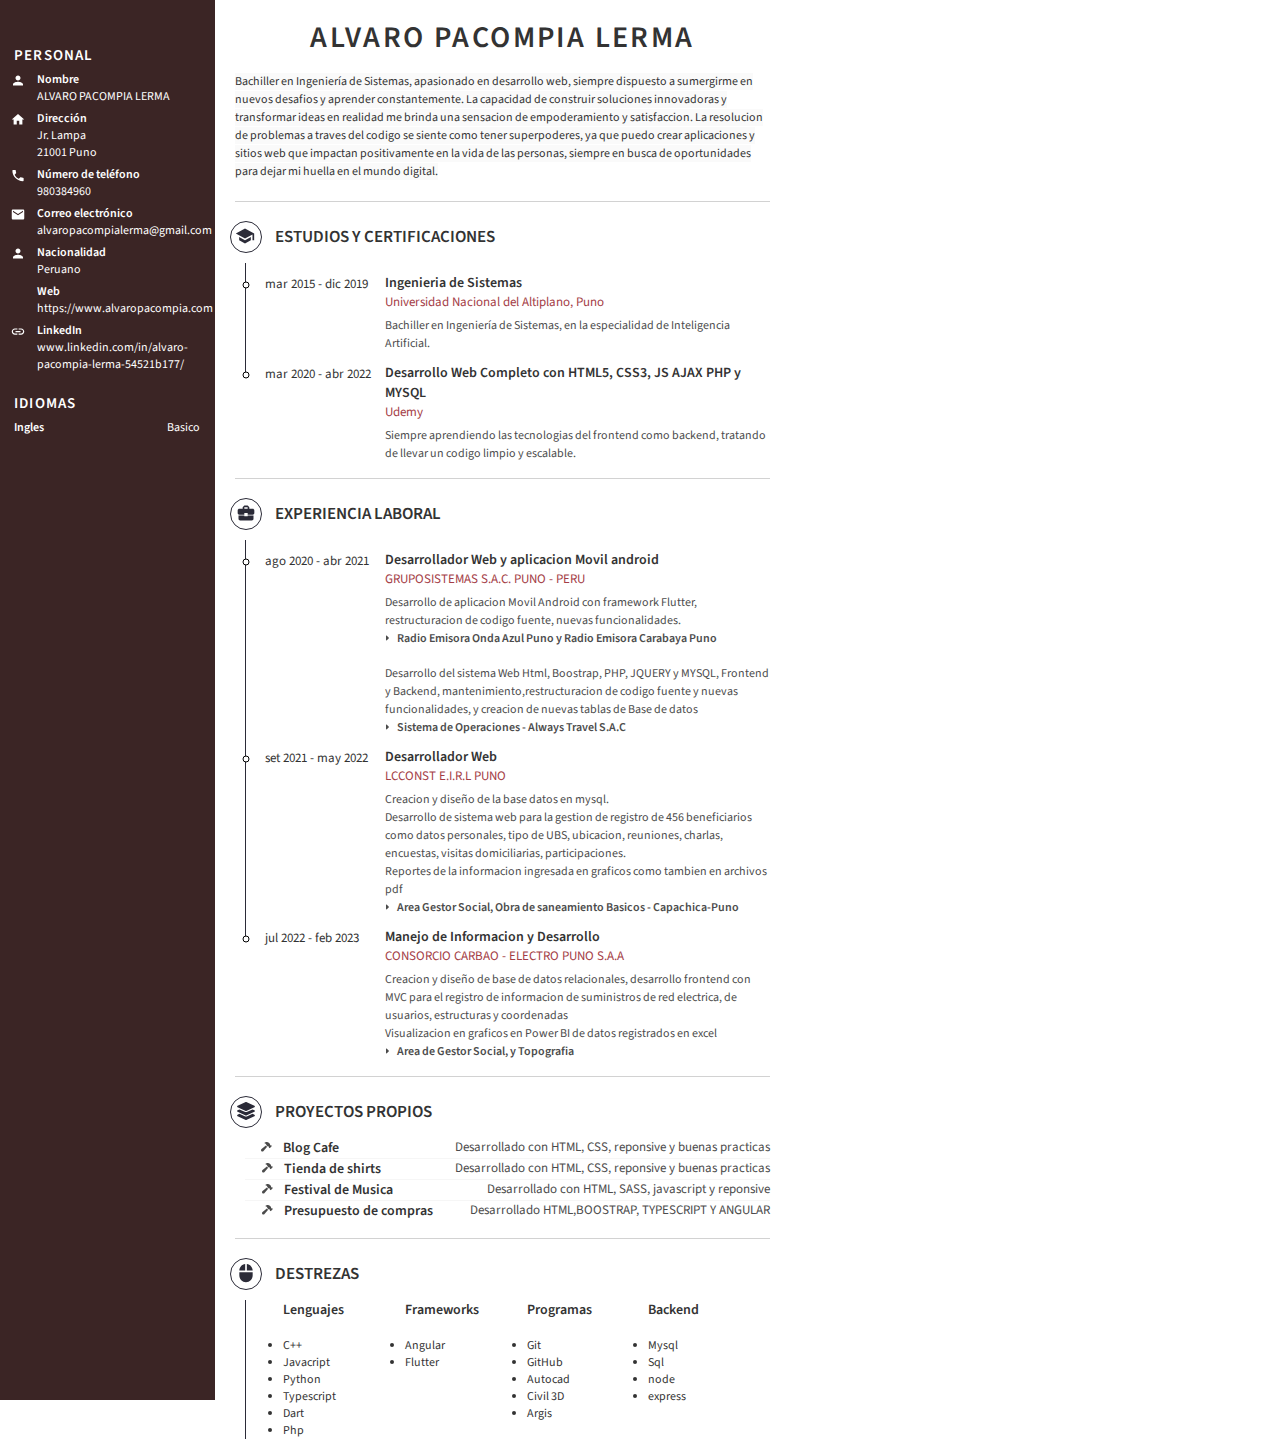
==== commit 7f4835ee: "modificacion de iconos" ====
--- a/index (4).html
+++ b/index (4).html
@@ -7,684 +7,19 @@
     <meta name="viewport" content="width=device-width, initial-scale=1.0">
     <title>cv-Alvaro PL</title>
     <meta http-equiv="Content-Type" content="text/html; charset=utf-8">
-    <meta name="format-detection" content="telephone=no">
-    <meta http-equiv="Cache-Control" content="no-cache">
-    <meta http-equiv="Pragma" content="no-cache">
-    <meta http-equiv="Expires" content="0">
-
-
     <!-- fonts -->
     <link href="https://fonts.googleapis.com/css?family=Source+Sans+Pro:400,600,700" rel="stylesheet">
     <!-- ./fonts -->
-
-
-    <!-- css -->
-    <style type="text/css">
-        * {
-            -webkit-font-smoothing: antialiased;
-            -moz-osx-font-smoothing: grayscale;
-            box-sizing: border-box;
-        }
-
-        html {
-            height: 100%;
-        }
-
-        body {
-            width: 21cm;
-            height: 100%;
-            min-height: 29.7cm;
-            position: relative;
-            margin: 0;
-            padding: 0 0;
-            color: #333333;
-            line-height: 22px;
-            font: 12px "Source Sans Pro", Arial;
-            font-style: normal;
-        }
-
-        h1 {
-            letter-spacing: 0.08em;
-            text-transform: uppercase;
-            font-style: normal;
-            font-size: 30px;
-            margin: 0;
-            padding: 16px 0 24px 0;
-            font-weight: 600;
-        }
-
-        h1 span {
-            position: relative;
-            font-style: normal;
-            display: inline;
-            margin-right: 3px;
-            padding: 0;
-        }
-
-        h2 {
-            text-transform: uppercase;
-            font-size: 17px;
-            font-weight: 600;
-            margin: 0;
-            padding: 0;
-        }
-
-        h3 {
-            font-size: 14px;
-            font-weight: 600;
-            margin: 0;
-            padding: 0;
-        }
-
-        p {
-            color: #4c4c4c;
-            line-height: 18px;
-            font-weight: 400;
-            margin: 0;
-            padding: 0;
-        }
-
-        hr {
-            border: none;
-            height: 1px;
-            width: 100%;
-            padding: 0;
-            margin: 0;
-            background: #d2d2d2;
-        }
-
-        .sections {
-            left: 235px;
-            position: relative;
-            width: 535px;
-        }
-
-        .section {
-            position: relative;
-            width: 100%;
-            padding: 0;
-        }
-
-        .section p {
-            display: block;
-            font-style: normal;
-        }
-
-        .section:last-child {
-            border: none;
-        }
-
-        .section.section--summary {
-            top: -10px;
-            margin-bottom: 10px;
-        }
-
-        .section--title {
-            display: inline-block;
-            position: relative;
-            width: 100%;
-            z-index: 99;
-            margin: 0 0 0 0;
-            font-weight: 600;
-            background: #fff;
-            padding: 19px 0 10px 10px;
-            border-top: 1px solid #d2d2d2;
-            page-break-inside: avoid;
-        }
-
-        .section--title span {
-            display: inline-block;
-            margin-right: 2px;
-        }
-
-        .section--title-icon {
-            position: relative;
-            top: 0px;
-            display: inline-block;
-            height: 32px;
-            width: 32px;
-            margin-left: -15px;
-            margin-right: 10px;
-            border-radius: 50%;
-            border: 1px solid #2b2b38;
-        }
-
-        .section--title-icon svg {
-            position: relative;
-            top: 3px;
-            left: 4px;
-            height: 20px;
-            width: 20px;
-            fill: #2b2b38;
-        }
-
-        .section--title-icon.education svg {
-            top: 4px;
-            left: 4px;
-        }
-
-        .section--title-icon.course svg {
-            top: 5px;
-            left: 5px;
-        }
-
-        .section--title-icon.work svg {
-            top: 4px;
-            left: 5px;
-        }
-
-        .section--title-icon.internships svg {
-            top: 4px;
-            left: 5px;
-        }
-
-        .section--title-icon.certificate svg {
-            top: 4px;
-            left: 5px;
-        }
-
-        .section--title-icon.single-textarea svg {
-            top: 4px;
-            left: 5px;
-        }
-
-        .section--title-icon.extra-curricular svg {
-            top: 4px;
-            left: 5px;
-        }
-
-        .section--title-icon.characteristic svg {
-            top: 4px;
-            left: 5px;
-        }
-
-        .section--title-icon.skill svg {
-            top: 4px;
-            left: 5px;
-        }
-
-        .section--title-icon.hobby svg {
-            top: 5px;
-            left: 5px;
-        }
-
-        .section--title-icon.language svg {
-            top: 5px;
-            left: 5px;
-        }
-
-        .section--title-icon.reference svg {
-            top: 5px;
-            left: 5px;
-        }
-
-        .section--time-line-overlay {
-            position: absolute;
-            top: 0;
-            left: 10px;
-            height: 100%;
-            width: 1px;
-            background: #2b2b38;
-        }
-
-        .section--time-line {
-            position: absolute;
-            top: 0;
-            left: 0;
-            height: 100%;
-            width: 1px;
-            background: #2b2b38;
-        }
-
-        .section--time-line-hide-overlay {
-            display: none;
-            position: absolute;
-            left: -5px;
-            top: 25px;
-            width: 10px;
-            height: 100%;
-            background: #fff;
-            z-index: 9;
-        }
-
-        .section.references .section--time-line-dot {
-            top: 15px;
-        }
-
-        .section.references .section--date {
-            top: 10px;
-        }
-
-        .section.references .section--time-line-hide-overlay {
-            height: 95%;
-        }
-
-        .section--item:last-child {
-            background: #fff;
-            padding-bottom: 15px;
-        }
-
-        .section--item:last-child .section--time-line {
-            height: 30px;
-        }
-
-        .section--item:last-child .section--time-line-hide-overlay {
-            display: inline;
-        }
-
-        .section:last-child .section--item:last-child {
-            padding-bottom: 0;
-        }
-
-        /*.section:last-child .section--item:last-child .section--heading-group {
-            padding-bottom: 0;
-        }*/
-
-        .section--time-line-dot {
-            position: absolute;
-            left: -3px;
-            top: 18px;
-            height: 12px;
-            width: 10px;
-            z-index: 999;
-            /* fill: red; */
-            /* height: 9px;
-            width: 9px; */
-            /* border-radius: 50%; */
-            /* background: #fff; */
-            /* border: 1px solid #2b2b38; */
-            /* border: 0.1em solid #2b2b38; */
-        }
-
-        .section--heading-group {
-            display: block;
-            margin: 0;
-            padding: 0 0 6px 0;
-            page-break-inside: avoid !important;
-        }
-
-        .section--list {
-            display: block;
-            list-style: none;
-            padding: 0 0 0 10px;
-            margin: 0;
-        }
-
-        .section--list.skills {
-            margin-bottom: 20px;
-        }
-
-        .section--list.no-indent .section--item {
-            padding-left: 20px;
-        }
-
-        .section--item {
-            display: block;
-            position: relative;
-            list-style: none;
-            padding: 0 0 0 140px;
-            margin: 0;
-        }
-
-        .section--item.skills {
-            display: inline-block;
-            padding-top: 5px;
-            padding-bottom: 0px;
-            width: 100%;
-            margin: 0;
-            padding-left: 25px;
-            border-left: 1px solid #2b2b38;
-        }
-
-        .section--item.skills h3 {
-            font-size: 13px;
-        }
-
-        .section--item.skills:last-child {
-            padding-bottom: 0;
-        }
-
-        .skills--label {
-            display: inline-block;
-            width: 175px;
-            margin: 0 0 0 -5px;
-        }
-
-        .skills--stars {
-            display: inline-block;
-            position: relative;
-            top: 4px;
-        }
-
-        .skills--stars svg {
-            fill: #b1b1b1;
-        }
-
-        .skills--stars svg.active {
-            fill: #2b2b38;
-        }
-
-        .section--date {
-            position: absolute;
-            left: 20px;
-            top: 12px;
-            width: 120px;
-            font-size: 13px;
-            padding: 0;
-            margin: 0;
-        }
-
-        .section--heading {
-            display: block;
-            padding: 10px 0 0 0;
-            margin: 0;
-        }
-
-        .section--sub-heading {
-            display: block;
-            padding: 0;
-            margin: 0;
-            color: #a43d46;
-            font-size: 13px;
-        }
-
-        .section--content {
-            display: block;
-            padding: 0;
-            margin: 0;
-        }
-
-        .section--content p {
-            display: block;
-        }
-
-        .section--content ul,
-        .section--content ol {
-            page-break-inside: auto;
-            white-space: normal;
-            font-weight: 400;
-            list-style-position: outside;
-            color: #4c4c4c;
-            margin: 0;
-            padding: 0 0 0 16px;
-        }
-
-        .section--content ul li,
-        .section--content ol li {
-            line-height: 18px;
-        }
-
-        .section--content ul li {
-            list-style-type: disc;
-        }
-
-        .section--content ol {
-            padding-left: 14px;
-        }
-
-        .section--content-single-textarea {
-            padding-bottom: 10px;
-        }
-
-        .sidebar--bg {
-            position: fixed;
-            top: 0;
-            left: 0;
-            width: 215px;
-            background: #2b2b38;
-            height: 1200px;
-            overflow-x: hidden;
-            overflow-y: hidden;
-        }
-
-        .sidebar {
-            left: 0;
-            position: fixed;
-            z-index: 1;
-            color: #fff;
-            padding: 25px 0 0 14px;
-            width: 215px;
-            height: auto;
-        }
-
-        .sidebar--data {
-            display: block;
-        }
-
-        .sidebar--title {
-            display: inline-block;
-            font-size: 15px;
-            font-style: normal;
-            position: relative;
-            width: 88%;
-            padding: 20px 0 5px 0;
-            margin: 0 0 0 0;
-            page-break-inside: avoid;
-            letter-spacing: 0.08em;
-        }
-
-        .sidebar--title span {
-            display: inline-block;
-            width: 100%;
-            margin: 0;
-            padding: 0;
-            font-weight: 600;
-            font-style: normal;
-            padding-right: 2px;
-            z-index: 1;
-            /* background: #607d8b; */
-        }
-
-        .sidebar--title span:last-child {
-            padding-right: 10px;
-        }
-
-        .sidebar--title hr {
-            position: absolute;
-            left: 0;
-            bottom: 18px;
-            border: none;
-            height: 1px;
-            width: calc(100% - 10px);
-            background: #fff;
-        }
-
-        .sidebar--title svg {
-            position: relative;
-            top: 4px;
-            margin-right: 4px;
-        }
-
-        .sidebar--label {
-            font-weight: 600;
-        }
-
-        .sidebar--list {
-            display: block;
-            list-style: none;
-            margin: 0;
-            padding: 0;
-        }
-
-        .sidebar--item {
-            display: block;
-            list-style: none;
-            position: relative;
-            font-size: 12px;
-            margin: 0;
-            padding: 0 5px 5px 0;
-        }
-
-        .sidebar--item.sidebar--item-personal {
-            padding: 0 5px 5px 23px;
-        }
-
-        .sidebar--item.sidebar--item-interest {
-            padding-left: 12px;
-            padding-bottom: 0;
-        }
-
-        .sidebar--item:last-child {
-            padding-bottom: 0;
-        }
-
-        .sidebar--icon-square {
-            display: inline-block;
-            height: 5px;
-            width: 5px;
-            position: absolute;
-            top: 9px;
-            margin: 0 5px 0 0;
-            background: #fff;
-            left: 0;
-        }
-
-        .sidebar--item-icon {
-            top: 2px;
-            left: -8px;
-            position: absolute;
-            fill: #fff;
-            height: 15px;
-        }
-
-        .sidebar--item-text {
-            line-height: 21px;
-        }
-
-        .sidebar--item-align-right {
-            float: right;
-            margin-right: 10px;
-        }
-
-        /*** START --- UPDATE COLOR ***/
-        .c--434a54 .sidebar--bg,
-        .c--434a54 .sidebar--title span {
-            background: #434a54 !important;
-        }
-
-        .c--434a54 .section--sub-heading {
-            color: #757575;
-        }
-
-        .c--434a54 .skills--stars svg {
-            fill: #434a54 !important;
-        }
-
-        .c--434a54 .skills--stars svg:not(.active) {
-            fill: #b4b7bb !important;
-        }
-
-        .c--da4453 .sidebar--bg,
-        .c--da4453 .sidebar--title span {
-            background: #da4453 !important;
-        }
-
-        .c--da4453 .section--sub-heading {
-            color: #a43d46;
-        }
-
-        .c--da4453 .skills--stars svg {
-            fill: #da4453 !important;
-        }
-
-        .c--da4453 .skills--stars svg:not(.active) {
-            fill: #f0b4ba !important;
-        }
-
-        .c--3f6592 .sidebar--bg,
-        .c--3f6592 .sidebar--title span {
-            background: #3b2525 !important;
-            /* style="background-color: #3b2525;" */
-        }
-
-        .c--3f6592 .section--sub-heading {
-            color: #3f6592;
-        }
-
-        .c--3f6592 .skills--stars svg {
-            fill: #3f6592 !important;
-        }
-
-        .c--3f6592 .skills--stars svg:not(.active) {
-            fill: #b2c2d4 !important;
-        }
-
-        .c--f1b230 .sidebar--bg,
-        .c--f1b230 .sidebar--title span {
-            background: #f1b230 !important;
-        }
-
-        .c--f1b230 .section--sub-heading {
-            color: #986c14;
-        }
-
-        .c--f1b230 .skills--stars svg {
-            fill: #f1b230 !important;
-        }
-
-        .c--f1b230 .skills--stars svg:not(.active) {
-            fill: #f9e0b0 !important;
-        }
-
-        .c--37bc9b .sidebar--bg,
-        .c--37bc9b .sidebar--title span {
-            background: #37bc9b !important;
-        }
-
-        .c--37bc9b .section--sub-heading {
-            color: #187d64;
-        }
-
-        .c--37bc9b .skills--stars svg {
-            fill: #37bc9b !important;
-        }
-
-        .c--37bc9b .skills--stars svg:not(.active) {
-            fill: #b0e4d7 !important;
-        }
-
-        /*** END --- UPDATE COLOR ***/
-
-        html[lang=tr] body {
-            font-family: "Helvetica";
-        }
-
-        html[lang=tr] .section--date {
-            font-size: 12px;
-            width: 130px;
-        }
-
-        html[lang=tr] .sidebar--item {
-            line-height: 18px;
-        }
-
-        .foto {
-            width: 100%;
-            height: 100%;
-            display: flex;
-            justify-content: center;
-            align-items: center;
-            /* margin-right: 10px; */
-        }
-
-        img {
-            width: 70%;
-            /* height: 80%; */
-            border-radius: 3px;
-        }
-
-        /*strong { white-space: nowrap; }*/
-    </style>
-
+    <link rel="stylesheet" href="estilos.css">
 </head>
 
 <body class="c--3f6592" style="overflow:x hidden !important;">
 
     <div class="sidebar--bg"></div>
 
-    <aside class="sidebar" style="background-color: #3b2525;">
-
-        <div class="foto">
+    <aside class="sidebar">
+
+        <!-- <div class="foto"> -->
         <!-- <img src="foto.jpg" alt="foto-cv"> -->
     </div>
 
@@ -694,7 +29,6 @@
         <div class="sidebar--data">
             <h2 class="sidebar--title">
                 <span>Personal</span>
-
             </h2>
 
             <ul class="sidebar--list">
@@ -750,17 +84,7 @@
 
 
 
-                <li class="sidebar--item sidebar--item-personal">
-                    <svg class="sidebar--item-icon" fill="#000000" height="24" viewBox="0 0 24 24" width="24"
-                        xmlns="http://www.w3.org/2000/svg">
-                        <path d="M0 0h24v24H0V0z" fill="none"></path>
-                        <path
-                            d="M5.5 22v-7.5H4V9c0-1.1.9-2 2-2h3c1.1 0 2 .9 2 2v5.5H9.5V22h-4zM18 22v-6h3l-2.54-7.63C18.18 7.55 17.42 7 16.56 7h-.12c-.86 0-1.63.55-1.9 1.37L12 16h3v6h3zM7.5 6c1.11 0 2-.89 2-2s-.89-2-2-2-2 .89-2 2 .89 2 2 2zm9 0c1.11 0 2-.89 2-2s-.89-2-2-2-2 .89-2 2 .89 2 2 2z">
-                        </path>
-                    </svg>
-                    <span class="sidebar--label">Género</span><br>
-                    Hombre
-                </li>
+               
 
                 <li class="sidebar--item sidebar--item-personal">
                     <svg class="sidebar--item-icon" fill="#000000" height="24" viewBox="0 0 24 24" width="24"
@@ -779,7 +103,8 @@
 
 
                     <span class="sidebar--label">Web</span><br>
-                    https://www.alvaropacompia.com
+                    <a class="link" href="https://www.alvaropacompia.com"> https://www.alvaropacompia.com</a>
+                   
                 </li>
 
 
@@ -792,7 +117,8 @@
                         </path>
                     </svg>
                     <span class="sidebar--label">LinkedIn</span><br>
-                    https://www.linkedin.com/in/alvaro-pacompia-lerma-54521b177/
+                    <a  class="link" href="https://www.linkedin.com/in/alvaro-pacompia-lerma-54521b177/">www.linkedin.com/in/alvaro-pacompia-lerma-54521b177/</a>
+                    
                 </li>
 
             </ul>
@@ -841,6 +167,37 @@
             </ul>
 
         </div>
+<BR></BR>
+        <!-- <div class="sidebar--data">
+            <h2 class="sidebar--title">
+                <span>HABILIDADES BLANDAS</span>
+            </h2>
+
+            <ul class="sidebar--list">
+                <li class="sidebar--item">
+                    <span class="sidebar--label">Trabajo en Equipo</span>
+                 
+                </li>
+                <li class="sidebar--item">
+                    <span class="sidebar--label">Empatico</span>
+                 
+                </li>
+
+                <li class="sidebar--item">
+                    <span class="sidebar--label">Responsable</span>
+                 
+                </li>
+                <li class="sidebar--item">
+                    <span class="sidebar--label">Autodidacta</span>
+                 
+                </li>
+
+
+
+
+            </ul>
+
+        </div> -->
 
 
     </aside>
@@ -993,11 +350,11 @@
                         <p>Desarrollo de aplicacion Movil Android con framework Flutter, 
                             restructuracion de codigo fuente,
                             nuevas funcionalidades. </p>
-                        <p>Para la Radio Emisora Onda Azul y Radio Emisora Carabaya</p>
+                        <p class="area"><svg xmlns="http://www.w3.org/2000/svg " class="ic" height="0.5rem" viewBox="0 0 256 512"><!--! Font Awesome Free 6.4.0 by @fontawesome - https://fontawesome.com License - https://fontawesome.com/license (Commercial License) Copyright 2023 Fonticons, Inc. --><path d="M246.6 278.6c12.5-12.5 12.5-32.8 0-45.3l-128-128c-9.2-9.2-22.9-11.9-34.9-6.9s-19.8 16.6-19.8 29.6l0 256c0 12.9 7.8 24.6 19.8 29.6s25.7 2.2 34.9-6.9l128-128z"/></svg>Radio Emisora Onda Azul Puno y Radio Emisora Carabaya Puno</p>
                         <br>
                         <p>Desarrollo del sistema Web Html, Boostrap, PHP, JQUERY y MYSQL, Frontend y Backend, mantenimiento,restructuracion de codigo
                             fuente y nuevas funcionalidades, y creacion de nuevas tablas de Base de datos </p>
-                        <p>Sistema de Operaciones - Always Travel S.A.C </p>
+                        <p class="area"><svg xmlns="http://www.w3.org/2000/svg " class="ic" height="0.5rem" viewBox="0 0 256 512"><!--! Font Awesome Free 6.4.0 by @fontawesome - https://fontawesome.com License - https://fontawesome.com/license (Commercial License) Copyright 2023 Fonticons, Inc. --><path d="M246.6 278.6c12.5-12.5 12.5-32.8 0-45.3l-128-128c-9.2-9.2-22.9-11.9-34.9-6.9s-19.8 16.6-19.8 29.6l0 256c0 12.9 7.8 24.6 19.8 29.6s25.7 2.2 34.9-6.9l128-128z"/></svg>Sistema de Operaciones - Always Travel S.A.C </p>
                     </div>
                 </li>
                 <li class="section--item">
@@ -1017,8 +374,10 @@
                         </div>
                     </div>
                     <div class="section--content">
-                        <p>Desarrollo de sistema web HTML, CSS, Javascript y MYSQL, donde se hizo la parte del frontend y Backend </p>
-                        <p> Area Gestor Social, Obra de saneamiento Basicos - Capachica-Puno</p>
+                        <p>Creacion y diseño de la base datos  en mysql.</p>
+                        <p>Desarrollo de sistema web para la gestion de registro de 456 beneficiarios como datos personales, tipo de UBS, ubicacion, reuniones, charlas, encuestas, visitas domiciliarias, participaciones.</p>
+                        <p>Reportes de la informacion ingresada en graficos como tambien en archivos pdf</p>
+                        <p class="area"> <svg xmlns="http://www.w3.org/2000/svg " class="ic" height="0.5rem" viewBox="0 0 256 512"><!--! Font Awesome Free 6.4.0 by @fontawesome - https://fontawesome.com License - https://fontawesome.com/license (Commercial License) Copyright 2023 Fonticons, Inc. --><path d="M246.6 278.6c12.5-12.5 12.5-32.8 0-45.3l-128-128c-9.2-9.2-22.9-11.9-34.9-6.9s-19.8 16.6-19.8 29.6l0 256c0 12.9 7.8 24.6 19.8 29.6s25.7 2.2 34.9-6.9l128-128z"/></svg>Area Gestor Social, Obra de saneamiento Basicos - Capachica-Puno</p>
                     </div>
                 </li>
                 <li class="section--item">
@@ -1037,8 +396,9 @@
                             CONSORCIO CARBAO - ELECTRO PUNO S.A.A </div>
                     </div>
                     <div class="section--content">
-                        <p>Manejo de infomacion con mysql realizando consultas y creacion de nuevas tablas y desarrollo de mapas </p>
-                        <P>Area de Gestor Social, y Topografia</P>
+                        <p>Creacion y diseño de base de datos relacionales, desarrollo frontend con MVC  para el registro de informacion de suministros de red electrica, de usuarios, estructuras y coordenadas </p>
+                        <p>Visualizacion en graficos en Power BI de datos registrados en excel </p>
+                        <p class="area"><svg xmlns="http://www.w3.org/2000/svg " class="ic" height="0.5rem" viewBox="0 0 256 512"><!--! Font Awesome Free 6.4.0 by @fontawesome - https://fontawesome.com License - https://fontawesome.com/license (Commercial License) Copyright 2023 Fonticons, Inc. --><path d="M246.6 278.6c12.5-12.5 12.5-32.8 0-45.3l-128-128c-9.2-9.2-22.9-11.9-34.9-6.9s-19.8 16.6-19.8 29.6l0 256c0 12.9 7.8 24.6 19.8 29.6s25.7 2.2 34.9-6.9l128-128z"/></svg>Area de Gestor Social, y Topografia</P>
                     </div>
                 </li>
             </ol>
@@ -1049,13 +409,7 @@
             <div class="section--title">
                 <h2>
                     <i class="section--title-icon work">
-                        <svg fill="#000000" height="24" viewBox="0 0 24 24" width="24"
-                            xmlns="http://www.w3.org/2000/svg">
-                            <path d="M0 0h24v24H0zm10 5h4v2h-4zm0 0h4v2h-4z" fill="none"></path>
-                            <path
-                                d="M10 16v-1H3.01L3 19c0 1.11.89 2 2 2h14c1.11 0 2-.89 2-2v-4h-7v1h-4zm10-9h-4.01V5l-2-2h-4l-2 2v2H4c-1.1 0-2 .9-2 2v3c0 1.11.89 2 2 2h6v-2h4v2h6c1.1 0 2-.9 2-2V9c0-1.1-.9-2-2-2zm-6 0h-4V5h4v2z">
-                            </path>
-                        </svg>
+                        <svg xmlns="http://www.w3.org/2000/svg" height="1rem" viewBox="0 0 576 512"><!--! Font Awesome Free 6.4.0 by @fontawesome - https://fontawesome.com License - https://fontawesome.com/license (Commercial License) Copyright 2023 Fonticons, Inc. --><path d="M264.5 5.2c14.9-6.9 32.1-6.9 47 0l218.6 101c8.5 3.9 13.9 12.4 13.9 21.8s-5.4 17.9-13.9 21.8l-218.6 101c-14.9 6.9-32.1 6.9-47 0L45.9 149.8C37.4 145.8 32 137.3 32 128s5.4-17.9 13.9-21.8L264.5 5.2zM476.9 209.6l53.2 24.6c8.5 3.9 13.9 12.4 13.9 21.8s-5.4 17.9-13.9 21.8l-218.6 101c-14.9 6.9-32.1 6.9-47 0L45.9 277.8C37.4 273.8 32 265.3 32 256s5.4-17.9 13.9-21.8l53.2-24.6 152 70.2c23.4 10.8 50.4 10.8 73.8 0l152-70.2zm-152 198.2l152-70.2 53.2 24.6c8.5 3.9 13.9 12.4 13.9 21.8s-5.4 17.9-13.9 21.8l-218.6 101c-14.9 6.9-32.1 6.9-47 0L45.9 405.8C37.4 401.8 32 393.3 32 384s5.4-17.9 13.9-21.8l53.2-24.6 152 70.2c23.4 10.8 50.4 10.8 73.8 0z"/></svg>
                     </i>
 
                    PROYECTOS PROPIOS 
@@ -1063,83 +417,94 @@
                 </h2>
             </div>
 
-            <div class="section--time-line-overlay"></div>
+            <!-- <div class="section--time-line-overlay"></div> -->
 
             <ol class="section--list">
             
-                <li class="section--item">
-                    <div class="section--time-line">
-                        <svg class="section--time-line-dot">
-                            <circle cx="4" cy="4" r="3" stroke="black" stroke-width="1" fill="white"></circle>
-                        </svg>
-                    </div>
+                <li >
+                    
                     <!-- <div class="section--time-line-hide-overlay"></div> -->
-                    <div class="section--heading-group">
-                        <div class="section--date"> 2023</div>
-                        <div class="section--heading">
-                            <h3>Blog de Cafe </h3>
-                        </div>
-                        <div class="section--sub-heading">
-                            Desarrollado con HTML, CSS y reponsive y buenas practicas
+                    <div class="titlePropio">
+                        
+                        <div > 
+                            
+                            
+                            <h3 >
+                                <svg  class="ic" xmlns="http://www.w3.org/2000/svg" height="0.6rem" viewBox="0 0 576 512"><!--! Font Awesome Free 6.4.0 by @fontawesome - https://fontawesome.com License - https://fontawesome.com/license (Commercial License) Copyright 2023 Fonticons, Inc. --><path d="M413.5 237.5c-28.2 4.8-58.2-3.6-80-25.4l-38.1-38.1C280.4 159 272 138.8 272 117.6V105.5L192.3 62c-5.3-2.9-8.6-8.6-8.3-14.7s3.9-11.5 9.5-14l47.2-21C259.1 4.2 279 0 299.2 0h18.1c36.7 0 72 14 98.7 39.1l44.6 42c24.2 22.8 33.2 55.7 26.6 86L503 183l8-8c9.4-9.4 24.6-9.4 33.9 0l24 24c9.4 9.4 9.4 24.6 0 33.9l-88 88c-9.4 9.4-24.6 9.4-33.9 0l-24-24c-9.4-9.4-9.4-24.6 0-33.9l8-8-17.5-17.5zM27.4 377.1L260.9 182.6c3.5 4.9 7.5 9.6 11.8 14l38.1 38.1c6 6 12.4 11.2 19.2 15.7L134.9 484.6c-14.5 17.4-36 27.4-58.6 27.4C34.1 512 0 477.8 0 435.7c0-22.6 10.1-44.1 27.4-58.6z"/></svg>
+
+                                Blog Cafe</h3>
+                        </div>
+                      
+                        <div class="section--sub-heading">
+                            <p>Desarrollado con HTML, CSS, reponsive y buenas practicas</p>
                         </div>
                     </div>
                 
                 </li>
-                <li class="section--item">
-                    <div class="section--time-line">
-                        <svg class="section--time-line-dot">
-                            <circle cx="4" cy="4" r="3" stroke="black" stroke-width="1" fill="white"></circle>
-                        </svg>
-                    </div>
-                    <div class="section--time-line-hide-overlay"></div>
-                    <div class="section--heading-group">
-                        <div class="section--date"> 2023</div>
-                        <div class="section--heading">
-                            <h3>Tienda de shirts</h3>
-                        </div>
-                        <div class="section--sub-heading">
-                            Desarrollado con HTML, CSS, reponsive y buenas practicas</div>
-                    </div>
-              
-                </li>
-                <li class="section--item">
-                    <div class="section--time-line">
-                        <svg class="section--time-line-dot">
-                            <circle cx="4" cy="4" r="3" stroke="black" stroke-width="1" fill="white"></circle>
-                        </svg>
-                    </div>
-                    <div class="section--time-line-hide-overlay"></div>
-                    <div class="section--heading-group">
-                        <div class="section--date"> 2023</div>
-                        <div class="section--heading">
-                            <h3>Pagina de Festival de Musica</h3>
-                        </div>
-                        <div class="section--sub-heading">
-                            Desarrollado con HTML, SASS, javascript, reponsive y buenas practicas</div>
-                    </div>
-              
-                </li>
-                <li class="section--item">
-                    <div class="section--time-line">
-                        <svg class="section--time-line-dot">
-                            <circle cx="4" cy="4" r="3" stroke="black" stroke-width="1" fill="white"></circle>
-                        </svg>
-                    </div>
-                    <div class="section--time-line-hide-overlay"></div>
-                    <div class="section--heading-group">
-                        <div class="section--date">2023</div>
-                        <div class="section--heading">
-                            <h3>Presupuesto de Compras</h3>
-                        </div>
-                        <div class="section--sub-heading">
-                            Desarrollado HTML, CSS, TYPESCRIPT Y ANGULAR </div>
-                    </div>
-             
-                </li>
+
+                <hr>
+
+                
+                <li class="section--item2">
+                  
+                    <!-- <div class="section--time-line-hide-overlay"></div> -->
+                    <div class="titlePropio">
+                        <div > 
+
+                            <h3 >
+                                <svg  class="ic" xmlns="http://www.w3.org/2000/svg" height="0.6rem" viewBox="0 0 576 512"><!--! Font Awesome Free 6.4.0 by @fontawesome - https://fontawesome.com License - https://fontawesome.com/license (Commercial License) Copyright 2023 Fonticons, Inc. --><path d="M413.5 237.5c-28.2 4.8-58.2-3.6-80-25.4l-38.1-38.1C280.4 159 272 138.8 272 117.6V105.5L192.3 62c-5.3-2.9-8.6-8.6-8.3-14.7s3.9-11.5 9.5-14l47.2-21C259.1 4.2 279 0 299.2 0h18.1c36.7 0 72 14 98.7 39.1l44.6 42c24.2 22.8 33.2 55.7 26.6 86L503 183l8-8c9.4-9.4 24.6-9.4 33.9 0l24 24c9.4 9.4 9.4 24.6 0 33.9l-88 88c-9.4 9.4-24.6 9.4-33.9 0l-24-24c-9.4-9.4-9.4-24.6 0-33.9l8-8-17.5-17.5zM27.4 377.1L260.9 182.6c3.5 4.9 7.5 9.6 11.8 14l38.1 38.1c6 6 12.4 11.2 19.2 15.7L134.9 484.6c-14.5 17.4-36 27.4-58.6 27.4C34.1 512 0 477.8 0 435.7c0-22.6 10.1-44.1 27.4-58.6z"/></svg>
+                                Tienda de shirts</h3>
+                        </div>
+                      
+                        <div class="section--sub-heading">
+                            <p>Desarrollado con HTML, CSS, reponsive y buenas practicas</p>
+                        </div>
+                    </div>
+                
+                </li>
+
+                <hr>
+
+                
+                <li class="section--item2">
+                   
+                    <!-- <div class="section--time-line-hide-overlay"></div> -->
+                    <div class="titlePropio">
+                        <div > 
+                            <h3 >
+                                <svg  class="ic" xmlns="http://www.w3.org/2000/svg" height="0.6rem" viewBox="0 0 576 512"><!--! Font Awesome Free 6.4.0 by @fontawesome - https://fontawesome.com License - https://fontawesome.com/license (Commercial License) Copyright 2023 Fonticons, Inc. --><path d="M413.5 237.5c-28.2 4.8-58.2-3.6-80-25.4l-38.1-38.1C280.4 159 272 138.8 272 117.6V105.5L192.3 62c-5.3-2.9-8.6-8.6-8.3-14.7s3.9-11.5 9.5-14l47.2-21C259.1 4.2 279 0 299.2 0h18.1c36.7 0 72 14 98.7 39.1l44.6 42c24.2 22.8 33.2 55.7 26.6 86L503 183l8-8c9.4-9.4 24.6-9.4 33.9 0l24 24c9.4 9.4 9.4 24.6 0 33.9l-88 88c-9.4 9.4-24.6 9.4-33.9 0l-24-24c-9.4-9.4-9.4-24.6 0-33.9l8-8-17.5-17.5zM27.4 377.1L260.9 182.6c3.5 4.9 7.5 9.6 11.8 14l38.1 38.1c6 6 12.4 11.2 19.2 15.7L134.9 484.6c-14.5 17.4-36 27.4-58.6 27.4C34.1 512 0 477.8 0 435.7c0-22.6 10.1-44.1 27.4-58.6z"/></svg>
+                                Festival de Musica</h3>
+                        </div>
+                      
+                        <div class="section--sub-heading">
+                            <p>Desarrollado con HTML, SASS, javascript y reponsive </p>
+                        </div>
+                    </div>
+                
+                </li>
+                <hr>
+                
+                <li class="section--item2">
+                 
+                    <!-- <div class="section--time-line-hide-overlay"></div> -->
+                    <div class="titlePropio">
+                        <div > 
+                            <h3 >
+                                <svg  class="ic" xmlns="http://www.w3.org/2000/svg" height="0.6rem" viewBox="0 0 576 512"><!--! Font Awesome Free 6.4.0 by @fontawesome - https://fontawesome.com License - https://fontawesome.com/license (Commercial License) Copyright 2023 Fonticons, Inc. --><path d="M413.5 237.5c-28.2 4.8-58.2-3.6-80-25.4l-38.1-38.1C280.4 159 272 138.8 272 117.6V105.5L192.3 62c-5.3-2.9-8.6-8.6-8.3-14.7s3.9-11.5 9.5-14l47.2-21C259.1 4.2 279 0 299.2 0h18.1c36.7 0 72 14 98.7 39.1l44.6 42c24.2 22.8 33.2 55.7 26.6 86L503 183l8-8c9.4-9.4 24.6-9.4 33.9 0l24 24c9.4 9.4 9.4 24.6 0 33.9l-88 88c-9.4 9.4-24.6 9.4-33.9 0l-24-24c-9.4-9.4-9.4-24.6 0-33.9l8-8-17.5-17.5zM27.4 377.1L260.9 182.6c3.5 4.9 7.5 9.6 11.8 14l38.1 38.1c6 6 12.4 11.2 19.2 15.7L134.9 484.6c-14.5 17.4-36 27.4-58.6 27.4C34.1 512 0 477.8 0 435.7c0-22.6 10.1-44.1 27.4-58.6z"/></svg>
+                                Presupuesto de compras</h3>
+                        </div>
+                      
+                        <div class="section--sub-heading">
+                            <p>Desarrollado HTML,BOOSTRAP, TYPESCRIPT Y ANGULAR</p>
+                        </div>
+                    </div>
+                
+                </li>
+               
             </ol>
         </div>
 
-
+<br>
 
 
 
@@ -1208,11 +573,13 @@
 
                 </div>
                 <div class="fre">
-                    <h3>Base de Datos</h3>
+                    <h3>Backend</h3>
                     <br>
                     <li>Mysql</li>
                     <li>Sql</li>
-                    <li>access</li>
+                    <li>node</li>
+                    <li>express</li>
+                   
 
 
 
--- a/estilos.css
+++ b/estilos.css
@@ -0,0 +1,696 @@
+* {
+    -webkit-font-smoothing: antialiased;
+    -moz-osx-font-smoothing: grayscale;
+    box-sizing: border-box;
+}
+
+/* colores */
+
+:root{
+    --blanco: #fff;
+}
+
+
+html {
+    height: 100%;
+}
+
+body {
+    width: 21cm;
+    height: 100%;
+    min-height: 29.7cm;
+    position: relative;
+    margin: 0;
+    padding: 0 0;
+    color: #333333;
+    line-height: 22px;
+    font: 12px "Source Sans Pro", Arial;
+    font-style: normal;
+}
+
+h1 {
+    letter-spacing: 0.08em;
+    text-transform: uppercase;
+    font-style: normal;
+    font-size: 30px;
+    margin: 0;
+    padding: 16px 0 24px 0;
+    font-weight: 600;
+}
+
+h1 span {
+    position: relative;
+    font-style: normal;
+    display: inline;
+    margin-right: 3px;
+    padding: 0;
+}
+
+h2 {
+    text-transform: uppercase;
+    font-size: 17px;
+    font-weight: 600;
+    margin: 0;
+    padding: 0;
+}
+
+h3 {
+    font-size: 14px;
+    font-weight: 600;
+    margin: 0;
+    padding: 0;
+}
+
+p {
+    color: #4c4c4c;
+    line-height: 18px;
+    font-weight: 400;
+    margin: 0;
+    padding: 0;
+}
+
+hr {
+    border: none;
+    height: 1px;
+    width: 100%;
+    padding: 0;
+    margin: 0;
+    background: #d2d2d2;
+}
+
+aside{
+    background-color: #3b2525;
+}
+
+.titlePropio{
+    margin-left: 1rem;
+  display: flex;
+  justify-content: space-between;
+
+}
+
+hr{
+    opacity: 0.2;
+}
+
+
+.area{
+    font-weight: 600;
+    
+}
+.ic{
+    opacity: 0.7;
+    margin-right: 0.5rem;
+}
+.link{
+    text-decoration: none;
+    color: var(--blanco);
+}
+.sections {
+    left: 235px;
+    position: relative;
+    width: 535px;
+}
+
+.section {
+    position: relative;
+    width: 100%;
+    padding: 0;
+}
+
+.section p {
+    display: block;
+    font-style: normal;
+}
+
+.section:last-child {
+    border: none;
+}
+
+.section.section--summary {
+    top: -10px;
+    margin-bottom: 10px;
+}
+
+.section--title {
+    display: inline-block;
+    position: relative;
+    width: 100%;
+    z-index: 99;
+    margin: 0 0 0 0;
+    font-weight: 600;
+    background: #fff;
+    padding: 19px 0 10px 10px;
+    border-top: 1px solid #d2d2d2;
+    page-break-inside: avoid;
+}
+
+.section--title span {
+    display: inline-block;
+    margin-right: 2px;
+}
+
+.section--title-icon {
+    position: relative;
+    top: 0px;
+    display: inline-block;
+    height: 32px;
+    width: 32px;
+    margin-left: -15px;
+    margin-right: 10px;
+    border-radius: 50%;
+    border: 1px solid #2b2b38;
+}
+
+.section--title-icon svg {
+    position: relative;
+    top: 3px;
+    left: 4px;
+    height: 20px;
+    width: 20px;
+    fill: #2b2b38;
+}
+
+.section--title-icon.education svg {
+    top: 4px;
+    left: 4px;
+}
+
+.section--title-icon.course svg {
+    top: 5px;
+    left: 5px;
+}
+
+.section--title-icon.work svg {
+    top: 4px;
+    left: 5px;
+}
+
+.section--title-icon.internships svg {
+    top: 4px;
+    left: 5px;
+}
+
+.section--title-icon.certificate svg {
+    top: 4px;
+    left: 5px;
+}
+
+.section--title-icon.single-textarea svg {
+    top: 4px;
+    left: 5px;
+}
+
+.section--title-icon.extra-curricular svg {
+    top: 4px;
+    left: 5px;
+}
+
+.section--title-icon.characteristic svg {
+    top: 4px;
+    left: 5px;
+}
+
+.section--title-icon.skill svg {
+    top: 4px;
+    left: 5px;
+}
+
+.section--title-icon.hobby svg {
+    top: 5px;
+    left: 5px;
+}
+
+.section--title-icon.language svg {
+    top: 5px;
+    left: 5px;
+}
+
+.section--title-icon.reference svg {
+    top: 5px;
+    left: 5px;
+}
+
+.section--time-line-overlay {
+    position: absolute;
+    top: 0;
+    left: 10px;
+    height: 100%;
+    width: 1px;
+    background: #2b2b38;
+}
+
+.section--time-line {
+    position: absolute;
+    top: 0;
+    left: 0;
+    height: 100%;
+    width: 1px;
+    background: #2b2b38;
+}
+
+.section--time-line-hide-overlay {
+    display: none;
+    position: absolute;
+    left: -5px;
+    top: 25px;
+    width: 10px;
+    height: 100%;
+    background: #fff;
+    z-index: 9;
+}
+
+.section.references .section--time-line-dot {
+    top: 15px;
+}
+
+.section.references .section--date {
+    top: 10px;
+}
+
+.section.references .section--time-line-hide-overlay {
+    height: 95%;
+}
+
+.section--item:last-child {
+    background: #fff;
+    padding-bottom: 15px;
+}
+
+.section--item:last-child .section--time-line {
+    height: 30px;
+}
+
+.section--item:last-child .section--time-line-hide-overlay {
+    display: inline;
+}
+
+.section:last-child .section--item:last-child {
+    padding-bottom: 0;
+}
+
+/*.section:last-child .section--item:last-child .section--heading-group {
+    padding-bottom: 0;
+}*/
+
+.section--time-line-dot {
+    position: absolute;
+    left: -3px;
+    top: 18px;
+    height: 12px;
+    width: 10px;
+    z-index: 999;
+    /* fill: red; */
+    /* height: 9px;
+    width: 9px; */
+    /* border-radius: 50%; */
+    /* background: #fff; */
+    /* border: 1px solid #2b2b38; */
+    /* border: 0.1em solid #2b2b38; */
+}
+
+.section--heading-group {
+    display: block;
+    margin: 0;
+    padding: 0 0 6px 0;
+    page-break-inside: avoid !important;
+}
+
+.section--list {
+    display: block;
+    list-style: none;
+    padding: 0 0 0 10px;
+    margin: 0;
+}
+
+.section--list.skills {
+    margin-bottom: 20px;
+}
+
+.section--list.no-indent .section--item {
+    padding-left: 20px;
+}
+
+.section--item {
+    display: block;
+    position: relative;
+    list-style: none;
+    padding: 0 0 0 140px;
+    margin: 0;
+}
+
+.section--item2 {
+    display: block;
+    position: relative;
+    list-style: none;
+    padding: 0 0 0 1px;
+    margin: 0;
+}
+.section--item.skills {
+    display: inline-block;
+    padding-top: 5px;
+    padding-bottom: 0px;
+    width: 100%;
+    margin: 0;
+    padding-left: 25px;
+    border-left: 1px solid #2b2b38;
+}
+
+.section--item.skills h3 {
+    font-size: 13px;
+}
+
+.section--item.skills:last-child {
+    padding-bottom: 0;
+}
+
+.skills--label {
+    display: inline-block;
+    width: 175px;
+    margin: 0 0 0 -5px;
+}
+
+.skills--stars {
+    display: inline-block;
+    position: relative;
+    top: 4px;
+}
+
+.skills--stars svg {
+    fill: #b1b1b1;
+}
+
+.skills--stars svg.active {
+    fill: #2b2b38;
+}
+
+.section--date {
+    position: absolute;
+    left: 20px;
+    top: 12px;
+    width: 120px;
+    font-size: 13px;
+    padding: 0;
+    margin: 0;
+}
+
+.section--heading {
+    display: block;
+    padding: 10px 0 0 0;
+    margin: 0;
+}
+
+.section--sub-heading {
+    display: block;
+    padding: 0;
+    margin: 0;
+    color: #a43d46;
+    font-size: 13px;
+}
+
+.section--content {
+    display: block;
+    padding: 0;
+    margin: 0;
+}
+
+.section--content p {
+    display: block;
+}
+
+.section--content ul,
+.section--content ol {
+    page-break-inside: auto;
+    white-space: normal;
+    font-weight: 400;
+    list-style-position: outside;
+    color: #4c4c4c;
+    margin: 0;
+    padding: 0 0 0 16px;
+}
+
+.section--content ul li,
+.section--content ol li {
+    line-height: 18px;
+}
+
+.section--content ul li {
+    list-style-type: disc;
+}
+
+.section--content ol {
+    padding-left: 14px;
+}
+
+.section--content-single-textarea {
+    padding-bottom: 10px;
+}
+
+.sidebar--bg {
+    position: fixed;
+    top: 0;
+    left: 0;
+    width: 215px;
+    background: #2b2b38;
+    height: 1400px;
+    overflow-x: hidden;
+    overflow-y: hidden;
+}
+
+.sidebar {
+    left: 0;
+    position: fixed;
+    z-index: 1;
+    color: #fff;
+    padding: 25px 0 0 14px;
+    width: 215px;
+    height: auto;
+}
+
+.sidebar--data {
+    display: block;
+}
+
+.sidebar--title {
+    display: inline-block;
+    font-size: 15px;
+    font-style: normal;
+    position: relative;
+    width: 88%;
+    padding: 20px 0 5px 0;
+    margin: 0 0 0 0;
+    page-break-inside: avoid;
+    letter-spacing: 0.08em;
+}
+
+.sidebar--title span {
+    display: inline-block;
+    width: 100%;
+    margin: 0;
+    padding: 0;
+    font-weight: 600;
+    font-style: normal;
+    padding-right: 2px;
+    z-index: 1;
+    /* background: #607d8b; */
+}
+
+.sidebar--title span:last-child {
+    padding-right: 10px;
+}
+
+.sidebar--title hr {
+    position: absolute;
+    left: 0;
+    bottom: 18px;
+    border: none;
+    height: 1px;
+    width: calc(100% - 10px);
+    background: #fff;
+}
+
+.sidebar--title svg {
+    position: relative;
+    top: 4px;
+    margin-right: 4px;
+}
+
+.sidebar--label {
+    font-weight: 600;
+}
+
+.sidebar--list {
+    display: block;
+    list-style: none;
+    margin: 0;
+    padding: 0;
+}
+
+.sidebar--item {
+    display: block;
+    list-style: none;
+    position: relative;
+    font-size: 12px;
+    margin: 0;
+    padding: 0 5px 5px 0;
+}
+
+.sidebar--item.sidebar--item-personal {
+    padding: 0 5px 5px 23px;
+}
+
+.sidebar--item.sidebar--item-interest {
+    padding-left: 12px;
+    padding-bottom: 0;
+}
+
+.sidebar--item:last-child {
+    padding-bottom: 0;
+}
+
+.sidebar--icon-square {
+    display: inline-block;
+    height: 5px;
+    width: 5px;
+    position: absolute;
+    top: 9px;
+    margin: 0 5px 0 0;
+    background: #fff;
+    left: 0;
+}
+
+.sidebar--item-icon {
+    top: 2px;
+    left: -8px;
+    position: absolute;
+    fill: #fff;
+    height: 15px;
+}
+
+.sidebar--item-text {
+    line-height: 21px;
+}
+
+.sidebar--item-align-right {
+    float: right;
+    margin-right: 10px;
+}
+
+/*** START --- UPDATE COLOR ***/
+.c--434a54 .sidebar--bg,
+.c--434a54 .sidebar--title span {
+    background: #434a54 !important;
+}
+
+.c--434a54 .section--sub-heading {
+    color: #757575;
+}
+
+.c--434a54 .skills--stars svg {
+    fill: #434a54 !important;
+}
+
+.c--434a54 .skills--stars svg:not(.active) {
+    fill: #b4b7bb !important;
+}
+
+.c--da4453 .sidebar--bg,
+.c--da4453 .sidebar--title span {
+    background: #da4453 !important;
+}
+
+.c--da4453 .section--sub-heading {
+    color: #a43d46;
+}
+
+.c--da4453 .skills--stars svg {
+    fill: #da4453 !important;
+}
+
+.c--da4453 .skills--stars svg:not(.active) {
+    fill: #f0b4ba !important;
+}
+
+.c--3f6592 .sidebar--bg,
+.c--3f6592 .sidebar--title span {
+    background: #3b2525 !important;
+    /* style="background-color: #3b2525;" */
+}
+
+.c--3f6592 .section--sub-heading {
+    color: #a43d46;
+}
+
+.c--3f6592 .skills--stars svg {
+    fill: #3f6592 !important;
+}
+
+.c--3f6592 .skills--stars svg:not(.active) {
+    fill: #b2c2d4 !important;
+}
+
+.c--f1b230 .sidebar--bg,
+.c--f1b230 .sidebar--title span {
+    background: #f1b230 !important;
+}
+
+.c--f1b230 .section--sub-heading {
+    color: #986c14;
+}
+
+.c--f1b230 .skills--stars svg {
+    fill: #f1b230 !important;
+}
+
+.c--f1b230 .skills--stars svg:not(.active) {
+    fill: #f9e0b0 !important;
+}
+
+.c--37bc9b .sidebar--bg,
+.c--37bc9b .sidebar--title span {
+    background: #37bc9b !important;
+}
+
+.c--37bc9b .section--sub-heading {
+    color: #187d64;
+}
+
+.c--37bc9b .skills--stars svg {
+    fill: #37bc9b !important;
+}
+
+.c--37bc9b .skills--stars svg:not(.active) {
+    fill: #b0e4d7 !important;
+}
+
+/*** END --- UPDATE COLOR ***/
+
+html[lang=tr] body {
+    font-family: "Helvetica";
+}
+
+html[lang=tr] .section--date {
+    font-size: 12px;
+    width: 130px;
+}
+
+html[lang=tr] .sidebar--item {
+    line-height: 18px;
+}
+
+.foto {
+    width: 100%;
+    height: 100%;
+    display: flex;
+    justify-content: center;
+    align-items: center;
+    /* margin-right: 10px; */
+}
+
+img {
+    width: 70%;
+    /* height: 80%; */
+    border-radius: 3px;
+}
+
+/*strong { white-space: nowrap; }*/